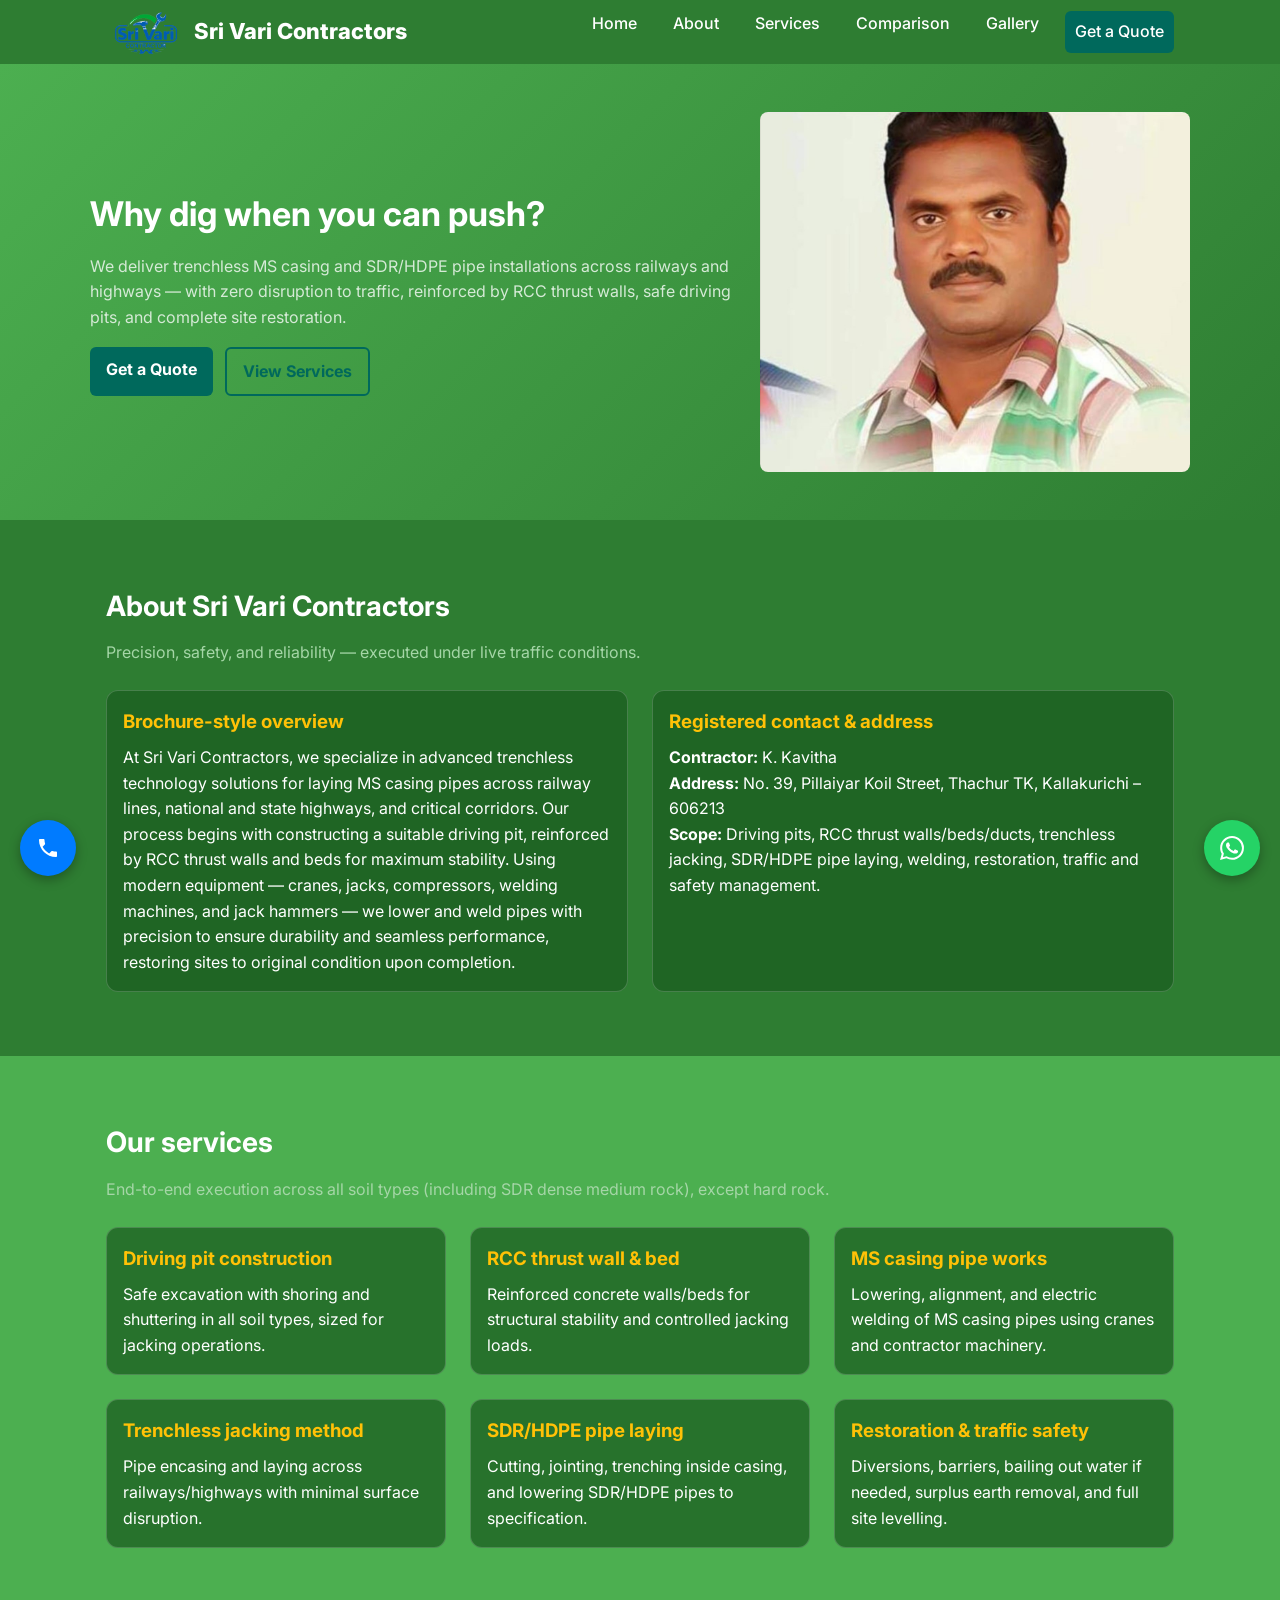
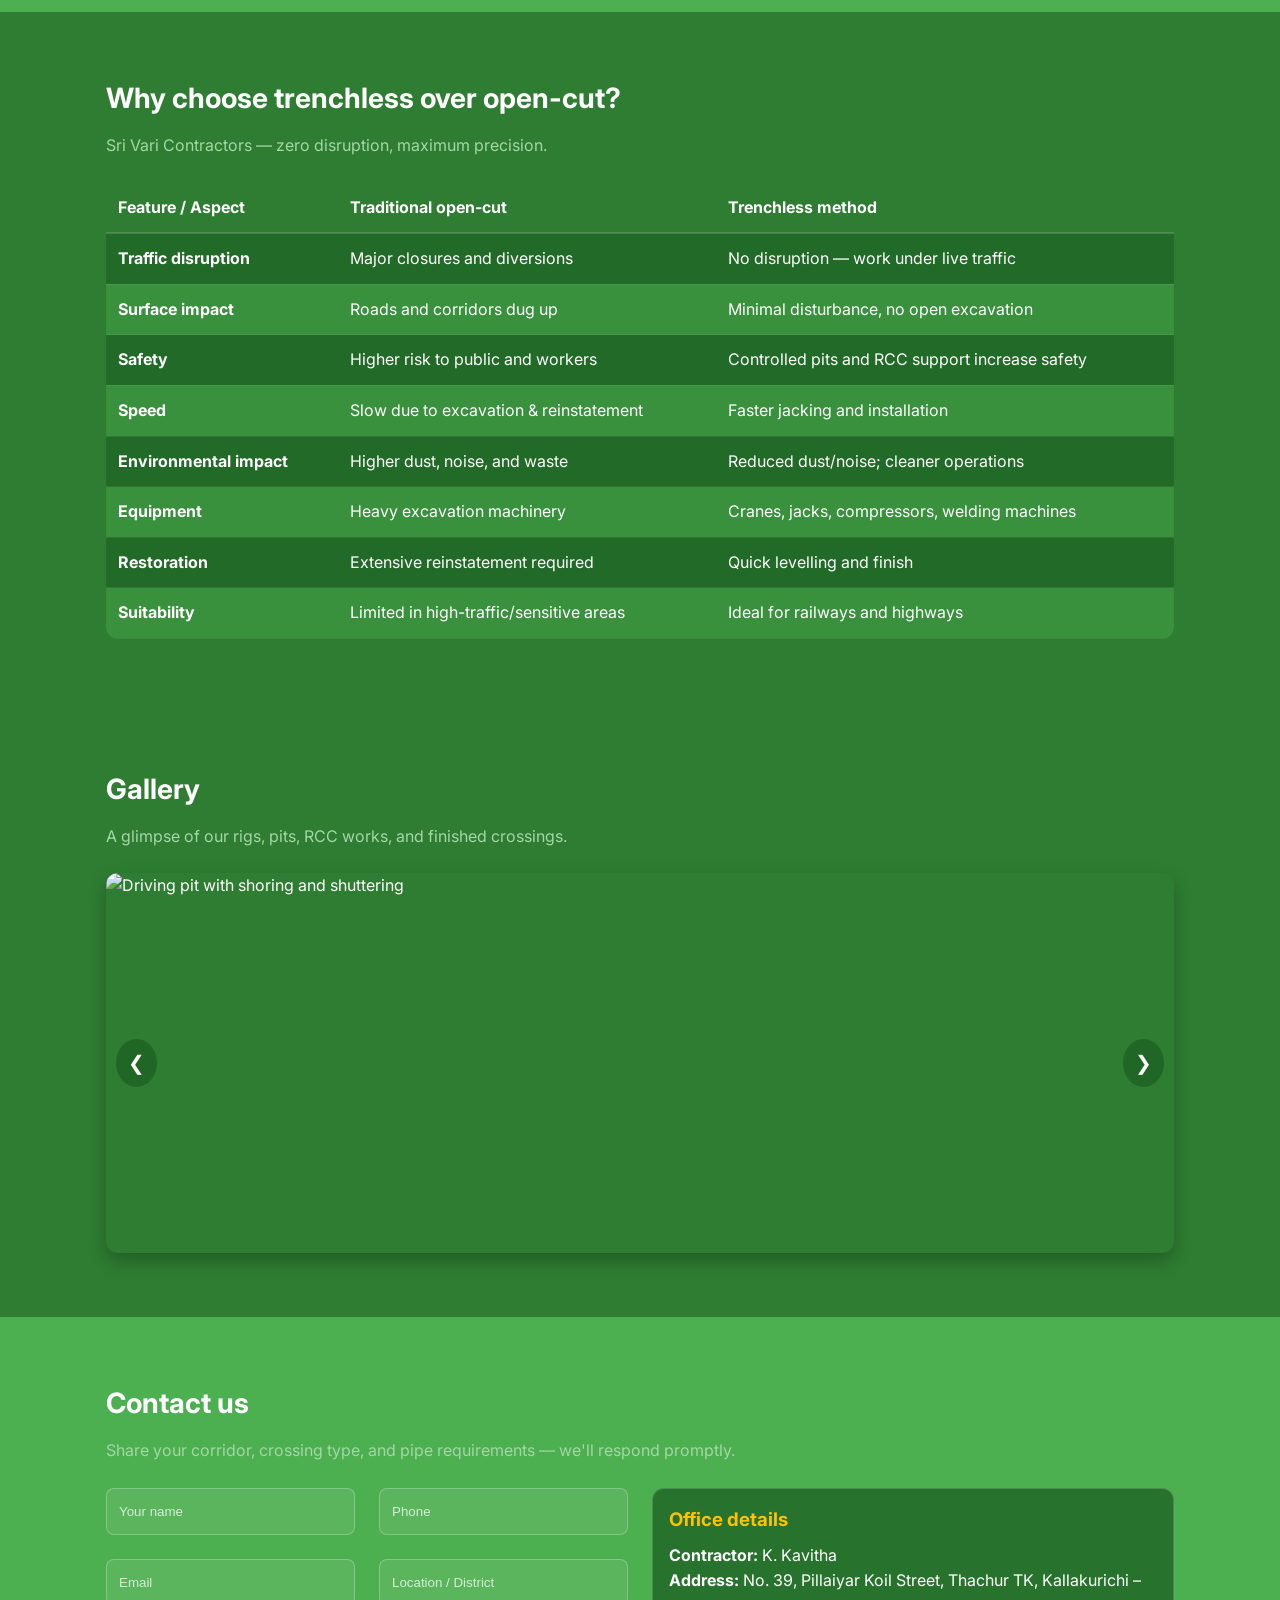
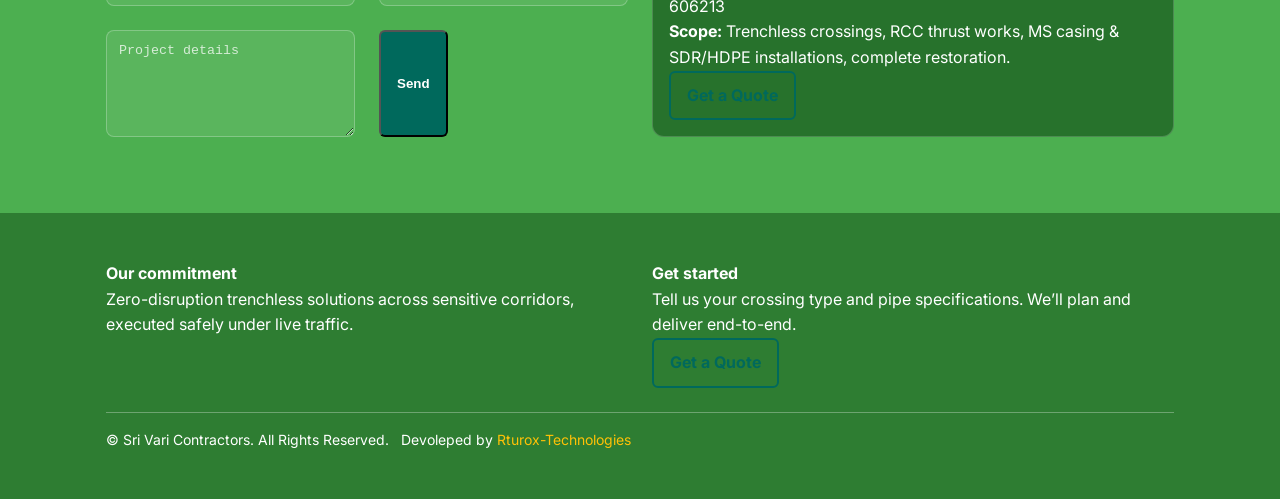
==== index.html @ c7169705 "replace hero image with new owner image and remove unused images" ====
<!doctype html>
<html lang="en">
<head>
  <meta charset="utf-8">
  <title>Sri Vari Contractors — Trenchless Pipe Laying & Civil Works</title>
  <meta name="viewport" content="width=device-width, initial-scale=1">
  <meta name="description" content="Sri Vari Contractors specializes in trenchless pipe laying across railways and highways, RCC thrust walls, driving pits, and complete site restoration with zero traffic disruption.">
  <link rel="preconnect" href="https://fonts.googleapis.com">
  <link href="https://fonts.googleapis.com/css2?family=Inter:wght@400;600;700&display=swap" rel="stylesheet">
  <link rel="stylesheet" href="style.css">
</head>
<body>

  <!-- Header -->
  <header class="site-header">
    <div class="container">
      <div class="nav">
        <div class="logo-wrap">
  <a class="logo" href="#home">
    <img src="Assets/logo.png" alt="logo">
    <span class="logo-type">Sri Vari Contractors</span>
  </a>
</div>
            <ul class="nav-list">
            <li><a href="#home">Home</a></li>
            <li><a href="#about">About</a></li>
            <li><a href="#services">Services</a></li>
            <li><a href="#comparison">Comparison</a></li>
            <li><a href="#gallery">Gallery</a></li>
            <li><a href="#contact" class="btn">Get a Quote</a></li>
          </ul>
        </nav>
        <div class="nav-toggle" aria-label="Toggle navigation">☰</div>
      </div>
    </div>
  </header>

  <!-- Hero -->
  <section id="home" class="hero fade-in">
    <div class="container hero-inner">
      <div>
        <h1>Why dig when you can push?</h1>
        <p>We deliver trenchless MS casing and SDR/HDPE pipe installations across railways and highways — with zero disruption to traffic, reinforced by RCC thrust walls, safe driving pits, and complete site restoration.</p>
        <div class="cta-row">
          <a class="btn" href="#contact">Get a Quote</a>
          <a class="btn outline" href="#services">View Services</a>
        </div>
      </div>
      <img src="Assets/owner.jpg" alt="Trenchless pipe laying under live traffic">
    </div>
  </section>

  <!-- About -->
  <section id="about" class="section fade-in">
    <div class="container">
      <h2 class="section-title">About Sri Vari Contractors</h2>
      <p class="section-sub">Precision, safety, and reliability — executed under live traffic conditions.</p>
      <div class="grid cols-2">
        <div class="card">
          <h3>Brochure-style overview</h3>
          <p>At Sri Vari Contractors, we specialize in advanced trenchless technology solutions for laying MS casing pipes across railway lines, national and state highways, and critical corridors. Our process begins with constructing a suitable driving pit, reinforced by RCC thrust walls and beds for maximum stability. Using modern equipment — cranes, jacks, compressors, welding machines, and jack hammers — we lower and weld pipes with precision to ensure durability and seamless performance, restoring sites to original condition upon completion.</p>
        </div>
        <div class="card">
          <h3>Registered contact & address</h3>
          <p><strong>Contractor:</strong> K. Kavitha</p>
          <p><strong>Address:</strong> No. 39, Pillaiyar Koil Street, Thachur TK, Kallakurichi – 606213</p>
          <p><strong>Scope:</strong> Driving pits, RCC thrust walls/beds/ducts, trenchless jacking, SDR/HDPE pipe laying, welding, restoration, traffic and safety management.</p>
        </div>
      </div>
    </div>
  </section>

  <!-- Services -->
  <section id="services" class="section alt fade-in">
    <div class="container">
      <h2 class="section-title">Our services</h2>
      <p class="section-sub">End-to-end execution across all soil types (including SDR dense medium rock), except hard rock.</p>
      <div class="grid cols-3">
        <div class="card">
          <h3>Driving pit construction</h3>
          <p>Safe excavation with shoring and shuttering in all soil types, sized for jacking operations.</p>
        </div>
        <div class="card">
          <h3>RCC thrust wall & bed</h3>
          <p>Reinforced concrete walls/beds for structural stability and controlled jacking loads.</p>
        </div>
        <div class="card">
          <h3>MS casing pipe works</h3>
          <p>Lowering, alignment, and electric welding of MS casing pipes using cranes and contractor machinery.</p>
        </div>
        <div class="card">
          <h3>Trenchless jacking method</h3>
          <p>Pipe encasing and laying across railways/highways with minimal surface disruption.</p>
        </div>
        <div class="card">
          <h3>SDR/HDPE pipe laying</h3>
          <p>Cutting, jointing, trenching inside casing, and lowering SDR/HDPE pipes to specification.</p>
        </div>
        <div class="card">
          <h3>Restoration & traffic safety</h3>
          <p>Diversions, barriers, bailing out water if needed, surplus earth removal, and full site levelling.</p>
        </div>
      </div>
    </div>
  </section>

  <!-- Comparison -->
  <section id="comparison" class="section fade-in">
    <div class="container">
      <h2 class="section-title">Why choose trenchless over open-cut?</h2>
      <p class="section-sub">Sri Vari Contractors — zero disruption, maximum precision.</p>
      <div class="table-wrap">
        <table class="compare">
          <thead>
            <tr>
              <th>Feature / Aspect</th>
              <th>Traditional open-cut</th>
              <th>Trenchless method</th>
            </tr>
          </thead>
          <tbody>
            <tr>
              <td><strong>Traffic disruption</strong></td>
              <td>Major closures and diversions</td>
              <td>No disruption — work under live traffic</td>
            </tr>
            <tr>
              <td><strong>Surface impact</strong></td>
              <td>Roads and corridors dug up</td>
              <td>Minimal disturbance, no open excavation</td>
            </tr>
            <tr>
              <td><strong>Safety</strong></td>
              <td>Higher risk to public and workers</td>
              <td>Controlled pits and RCC support increase safety</td>
            </tr>
            <tr>
              <td><strong>Speed</strong></td>
              <td>Slow due to excavation & reinstatement</td>
              <td>Faster jacking and installation</td>
            </tr>
            <tr>
              <td><strong>Environmental impact</strong></td>
              <td>Higher dust, noise, and waste</td>
              <td>Reduced dust/noise; cleaner operations</td>
            </tr>
            <tr>
              <td><strong>Equipment</strong></td>
              <td>Heavy excavation machinery</td>
              <td>Cranes, jacks, compressors, welding machines</td>
            </tr>
            <tr>
              <td><strong>Restoration</strong></td>
              <td>Extensive reinstatement required</td>
              <td>Quick levelling and finish</td>
            </tr>
            <tr>
              <td><strong>Suitability</strong></td>
              <td>Limited in high-traffic/sensitive areas</td>
              <td>Ideal for railways and highways</td>
            </tr>
          </tbody>
        </table>
      </div>
    </div>
  </section>

  <!-- Gallery -->
  <section id="gallery" class="section fade-in">
    <div class="container">
      <h2 class="section-title">Gallery</h2>
      <p class="section-sub">A glimpse of our rigs, pits, RCC works, and finished crossings.</p>
      <div class="gallery-slider">
        <div class="slides">
          <img src="images/gallery-1.jpg" alt="Driving pit with shoring and shuttering">
          <img src="images/gallery-2.jpg" alt="RCC thrust wall and bed construction">
          <img src="images/gallery-3.jpg" alt="MS casing pipe lowering by crane">
          <img src="images/gallery-4.jpg" alt="Jack pushing trenchless method under highway">
          <img src="images/gallery-5.jpg" alt="SDR/HDPE pipe jointing and alignment">
          <img src="images/gallery-6.jpg" alt="Site restoration and traffic management">
        </div>
        <button class="prev" aria-label="Previous slide">&#10094;</button>
        <button class="next" aria-label="Next slide">&#10095;</button>
      </div>
    </div>
  </section>

  <!-- Contact -->
  <section id="contact" class="section alt fade-in">
    <div class="container">
      <h2 class="section-title">Contact us</h2>
      <p class="section-sub">Share your corridor, crossing type, and pipe requirements — we'll respond promptly.</p>
      <div class="grid cols-2">
        <form id="contactForm" class="grid cols-2">
          <input name="name" placeholder="Your name" required>
          <input name="phone" placeholder="Phone" required>
          <input name="email" type="email" placeholder="Email">
          <input name="location" placeholder="Location / District">
          <textarea name="message" rows="5" placeholder="Project details"></textarea>
          <button class="btn" type="submit">Send</button>
        </form>
        <div class="card">
          <h3>Office details</h3>
          <p><strong>Contractor:</strong> K. Kavitha</p>
          <p><strong>Address:</strong> No. 39, Pillaiyar Koil Street, Thachur TK, Kallakurichi – 606213</p>
          <p><strong>Scope:</strong> Trenchless crossings, RCC thrust works, MS casing & SDR/HDPE installations, complete restoration.</p>
          <a class="btn outline" href="#contact">Get a Quote</a>
        </div>
      </div>
      <div id="status"></div>
    </div>
  </section>

  <!-- Footer -->
  <footer class="site-footer fade-in">
    <div class="container">
      <div class="grid cols-2">
        <div>
          <h4>Our commitment</h4>
          <p>Zero-disruption trenchless solutions across sensitive corridors, executed safely under live traffic.</p>
        </div>
        <div>
          <h4>Get started</h4>
          <p>Tell us your crossing type and pipe specifications. We’ll plan and deliver end-to-end.</p>
          <a href="#contact" class="btn outline">Get a Quote</a>
        </div>
      </div>
      <div class="legal">
        <p>© Sri Vari Contractors. All Rights Reserved.</p>
        <p>Devoleped by <a href="https://rturox.com/" style="color: #FFC107;">Rturox-Technologies</a></p>
      </div>
    </div>
  </footer>

  <!-- Quote Modal -->
  <div id="quoteModal" class="modal" aria-hidden="true" role="dialog" aria-label="Request a quote">
    <div class="modal-content fade-in">
      <span class="close" aria-label="Close modal">&times;</span>
      <h2>Request a Quote</h2>
      <form id="quoteForm" class="grid cols-1">
        <input name="name" placeholder="Your name" required>
        <input name="phone" placeholder="Phone" required>
        <input name="email" type="email" placeholder="Email">
        <input name="location" placeholder="Location / District">
        <textarea name="message" rows="5" placeholder="Project details: crossing (railway/highway), pipe size, materials, schedule"></textarea>
        <button class="btn" type="submit">Send Request</button>
      </form>
      <div id="quoteStatus" class="status"></div>
    </div>
  </div>

  <!-- Floating Contact Icons -->
  <div class="floating-icons">
    <a href="tel:+919876543210" class="float-icon call-icon" aria-label="Call us">
      <svg width="24" height="24" viewBox="0 0 24 24" fill="currentColor">
        <path d="M6.62 10.79c1.44 2.83 3.76 5.14 6.59 6.59l2.2-2.2c.27-.27.67-.36 1.02-.24 1.12.37 2.33.57 3.57.57.55 0 1 .45 1 1V20c0 .55-.45 1-1 1-9.39 0-17-7.61-17-17 0-.55.45-1 1-1h3.5c.55 0 1 .45 1 1 0 1.25.2 2.45.57 3.57.11.35.03.74-.25 1.02l-2.2 2.2z"/>
      </svg>
    </a>
    <a href="https://wa.me/919876543210" class="float-icon whatsapp-icon" target="_blank" aria-label="WhatsApp">
      <svg width="24" height="24" viewBox="0 0 24 24" fill="currentColor">
        <path d="M17.472 14.382c-.297-.149-1.758-.867-2.03-.967-.273-.099-.471-.148-.67.15-.197.297-.767.966-.94 1.164-.173.199-.347.223-.644.075-.297-.15-1.255-.463-2.39-1.475-.883-.788-1.48-1.761-1.653-2.059-.173-.297-.018-.458.13-.606.134-.133.298-.347.446-.52.149-.174.198-.298.298-.497.099-.198.05-.371-.025-.52-.075-.149-.669-1.612-.916-2.207-.242-.579-.487-.5-.669-.51-.173-.008-.371-.01-.57-.01-.198 0-.52.074-.792.372-.272.297-1.04 1.016-1.04 2.479 0 1.462 1.065 2.875 1.213 3.074.149.198 2.096 3.2 5.077 4.487.709.306 1.262.489 1.694.625.712.227 1.36.195 1.871.118.571-.085 1.758-.719 2.006-1.413.248-.694.248-1.289.173-1.413-.074-.124-.272-.198-.57-.347m-5.421 7.403h-.004a9.87 9.87 0 01-5.031-1.378l-.361-.214-3.741.982.998-3.648-.235-.374a9.86 9.86 0 01-1.51-5.26c.001-5.45 4.436-9.884 9.888-9.884 2.64 0 5.122 1.03 6.988 2.898a9.825 9.825 0 012.893 6.994c-.003 5.45-4.437 9.884-9.885 9.884m8.413-18.297A11.815 11.815 0 0012.05 0C5.495 0 .16 5.335.157 11.892c0 2.096.547 4.142 1.588 5.945L.057 24l6.305-1.654a11.882 11.882 0 005.683 1.448h.005c6.554 0 11.890-5.335 11.893-11.893A11.821 11.821 0 0020.465 3.488"/>
      </svg>
    </a>
  </div>

  <script src="main.js" defer></script>
</body>
</html>
---- style.css ----
:root {
  --light-green: #A5D6A7;   /* lighter green */
  --medium-green: #4CAF50;  /* medium green */
  --dark-green: #2E7D32;    /* dark green */
  --accent: #00695C;        /* gold CTA */
  --text-light: #ffffff;    /* white text */
  --muted: #d5ead6;         /* soft light for secondary text on dark bg */
}

/* Reset & base */
* { box-sizing: border-box; margin: 0; padding: 0; }
html { scroll-behavior: smooth; }
body {
  font-family: Inter, system-ui, -apple-system, Segoe UI, Roboto, "Helvetica Neue", Arial;
  color: var(--text-light);
  background: var(--dark-green);
  line-height: 1.6;
}
a { text-decoration: none; transition: color 0.3s ease; color: var(--text-light); }
img { max-width: 100%; height: auto; display: block; border-radius: 8px; }
.container { width: 100%; max-width: 1100px; margin: 0 auto; padding: 0 16px; }

/* Logo text fallback */
.logo-wrap {
  display: flex;
  align-items: center;
  gap: 12px;
}

.logo {
  display: flex;
  align-items: center;
  gap: 8px;
  color: var(--text-light);
  font-weight: 700;
  font-size: 18px;
}

.logo img {
  height: 80px;
  width: auto;
}

.logo-type {
  font-size: 22px;
  font-weight: 800;
  color: var(--text-light);
  white-space: nowrap;
}

@media (max-width: 768px) {
  .logo img {
    height: 70px;
  }
  .logo-type {
    font-size: 18px;
  }
}


/* Buttons */
.btn {
  display: inline-block;
  padding: 10px 16px;
  border-radius: 6px;
  font-weight: 700;
  background: var(--accent);
  color: var(--text-light);
  transition: background 0.3s ease, transform 0.2s ease, box-shadow 0.2s ease;
}
.btn:hover { background: #00695C; transform: translateY(-2px); box-shadow: 0 8px 16px rgba(0,0,0,0.2); }
.btn.outline {
  background: transparent;
  border: 2px solid var(--accent);
  color: var(--accent);
}
.btn.outline:hover { background: var(--accent); color: var(--text-light); }

/* Sections */
.section { padding: 64px 0; }
.section-title { font-size: 28px; margin-bottom: 12px; color: var(--text-light); }
.section-sub { color: var(--light-green); margin-bottom: 24px; }
.section.alt { background: var(--medium-green); }

/* Grid */
.grid { display: grid; gap: 24px; }
@media (min-width: 768px) {
  .grid.cols-3 { grid-template-columns: repeat(3, 1fr); }
  .grid.cols-2 { grid-template-columns: repeat(2, 1fr); }
  .grid.cols-1 { grid-template-columns: 1fr; }
}

/* Header */
.site-header {
  position: sticky;
  top: 0;
  background: var(--dark-green);
  z-index: 10;
}
.nav {
  display: flex;
  align-items: center;
  justify-content: space-between;
  height: 64px;
}
.nav-list { list-style: none; display: flex; gap: 16px; }
.nav-list a { padding: 8px 10px; color: var(--text-light); font-weight: 500; }

/* Hamburger icon */
.nav-toggle {
  display: none;
  font-size: 28px;
  cursor: pointer;
  margin-left: auto;
  color: var(--text-light);
}

/* Mobile nav */
@media (max-width: 768px) {
  .nav-list {
    flex-direction: column;
    background: var(--dark-green);
    position: absolute;
    top: 64px;
    right: 0;
    width: 240px;
    padding: 16px;
    display: none;
    border-bottom-left-radius: 12px;
    border-bottom-right-radius: 12px;
    box-shadow: 0 12px 20px rgba(0,0,0,0.35);
  }
  .nav-list.active { display: flex; }
  .nav-toggle { display: block; }
}

/* Hero */
.hero { background: linear-gradient(135deg, var(--medium-green), var(--dark-green)); color: var(--text-light); }
.hero-inner {
  display: grid;
  gap: 24px;
  align-items: center;
  padding: 48px 0;
  text-align: center;
}
@media (min-width: 900px) {
  .hero-inner { grid-template-columns: 1.2fr 0.8fr; text-align: left; }
}
.hero h1 { font-size: 34px; margin-bottom: 12px; }
.hero p { margin-bottom: 16px; color: var(--muted); }
.cta-row { display: flex; gap: 12px; justify-content: center; }
@media (min-width: 900px) {
  .cta-row { justify-content: flex-start; }
}

/* Cards */
.card {
  border: 1px solid rgba(255,255,255,0.18);
  border-radius: 12px;
  padding: 16px;
  background: rgba(27,94,32,0.75);
  color: var(--text-light);
  backdrop-filter: blur(3px);
  transition: transform 0.3s ease, box-shadow 0.3s ease;
}
.card:hover {
  transform: translateY(-4px);
  box-shadow: 0 6px 12px rgba(0,0,0,0.25);
}
.card h3 { margin-bottom: 8px; color: #FFC107; }

/* Comparison table */
.table-wrap { overflow-x: auto; }
.compare {
  width: 100%;
  border-collapse: collapse;
  border-radius: 12px;
  overflow: hidden;
}
.compare thead th {
  background: var(--dark-green);
  color: var(--text-light);
  padding: 12px;
  text-align: left;
  border-bottom: 2px solid rgba(255,255,255,0.15);
}
.compare tbody td {
  padding: 12px;
  background: rgba(27,94,32,0.6);
  color: var(--text-light);
  border-bottom: 1px solid rgba(255,255,255,0.08);
}
.compare tbody tr:nth-child(even) td { background: rgba(67,160,71,0.55); }

@media (max-width: 768px) {
  .compare thead { display: none; }
  .compare tbody tr {
    display: block;
    margin-bottom: 16px;
    border-radius: 8px;
    overflow: hidden;
  }
  .compare tbody td {
    display: block;
    text-align: left;
    padding: 8px 12px;
    border-bottom: 1px solid rgba(255,255,255,0.1);
  }
  .compare tbody td:first-child {
    background: var(--dark-green);
    font-weight: 600;
    text-align: center;
  }
  .compare tbody td:nth-child(2):before {
    content: "Traditional: ";
    font-weight: 600;
    color: var(--light-green);
  }
  .compare tbody td:nth-child(3):before {
    content: "Trenchless: ";
    font-weight: 600;
    color: var(--light-green);
  }
}

/* Footer */
.site-footer {
  background: var(--dark-green);
  color: var(--text-light);
  padding: 48px 0;
}
.site-footer a { color: var(--text-light); }
.site-footer h4 { margin-top: 0; color: var(--text-light); }
.legal {
  border-top: 1px solid rgba(255,255,255,0.3);
  margin-top: 24px;
  padding-top: 16px;
  display: flex;
  gap: 12px;
  flex-wrap: wrap;
  font-size: 14px;
  color: var(--text-light);
}

/* Forms */
form input, form textarea {
  width: 100%;
  padding: 12px;
  border-radius: 8px;
  border: 1px solid rgba(255,255,255,0.25);
  background: rgba(255,255,255,0.08);
  color: var(--text-light);
  outline: none;
}
form input::placeholder, form textarea::placeholder { color: rgba(255,255,255,0.75); }
form button { justify-self: start; }
#status, .status { margin-top: 12px; color: var(--muted); }

/* Gallery slider */
.gallery-slider {
  position: relative;
  overflow: hidden;
  max-width: 100%;
  border-radius: 12px;
  box-shadow: 0 8px 18px rgba(0,0,0,0.25);
}
.gallery-slider .slides {
  display: flex;
  transition: transform 0.6s ease-in-out;
}
.gallery-slider img {
  min-width: 100%;
  object-fit: cover;
  height: 380px;
  border-radius: 0;
}
.gallery-slider .prev,
.gallery-slider .next {
  position: absolute;
  top: 50%;
  transform: translateY(-50%);
  background: rgba(27,94,32,0.7);
  color: #fff;
  border: none;
  padding: 12px;
  cursor: pointer;
  border-radius: 50%;
  font-size: 20px;
  transition: background 0.3s;
}
.gallery-slider .prev:hover,
.gallery-slider .next:hover {
  background: rgba(27,94,32,0.9);
}
.gallery-slider .prev { left: 10px; }
.gallery-slider .next { right: 10px; }

/* Modal */
.modal {
  display: none;
  position: fixed;
  z-index: 1000;
  left: 0; top: 0;
  width: 100%; height: 100%;
  background: rgba(0,0,0,0.6);
  justify-content: center;
  align-items: center;
  padding: 20px;
}
.modal-content {
  background: var(--medium-green);
  color: var(--text-light);
  border-radius: 12px;
  max-width: 520px;
  width: 100%;
  padding: 24px;
  position: relative;
  animation: slideDown 0.4s ease;
}
.modal .close {
  position: absolute;
  right: 16px;
  top: 12px;
  font-size: 28px;
  cursor: pointer;
  color: var(--accent);
}
@keyframes slideDown {
  from { transform: translateY(-30px); opacity: 0; }
  to { transform: translateY(0); opacity: 1; }
}
@media (max-width: 600px) {
  .modal-content { max-width: 95%; padding: 16px; }
}

/* Fade-in animation */
.fade-in {
  opacity: 0;
  transform: translateY(20px);
  transition: opacity 0.6s ease, transform 0.6s ease;
}
.fade-in.visible {
  opacity: 1;
  transform: translateY(0);
}

/* Floating Contact Icons */
.floating-icons {
  position: fixed;
  bottom: 80px;
  width: 100%;
  z-index: 1000;
  pointer-events: none;
}
.float-icon {
  position: absolute;
  width: 56px;
  height: 56px;
  border-radius: 50%;
  display: flex;
  align-items: center;
  justify-content: center;
  color: white;
  box-shadow: 0 4px 12px rgba(0,0,0,0.3);
  transition: transform 0.3s ease, box-shadow 0.3s ease;
  pointer-events: auto;
}
.float-icon:hover {
  transform: scale(1.1);
  box-shadow: 0 6px 16px rgba(0,0,0,0.4);
}
.call-icon {
  left: 20px;
  background: #007bff;
}
.whatsapp-icon {
  right: 20px;
  background: #25d366;
}
@media (max-width: 768px) {
  .float-icon {
    width: 50px;
    height: 50px;
  }
  .call-icon { left: 16px; }
  .whatsapp-icon { right: 16px; }
}
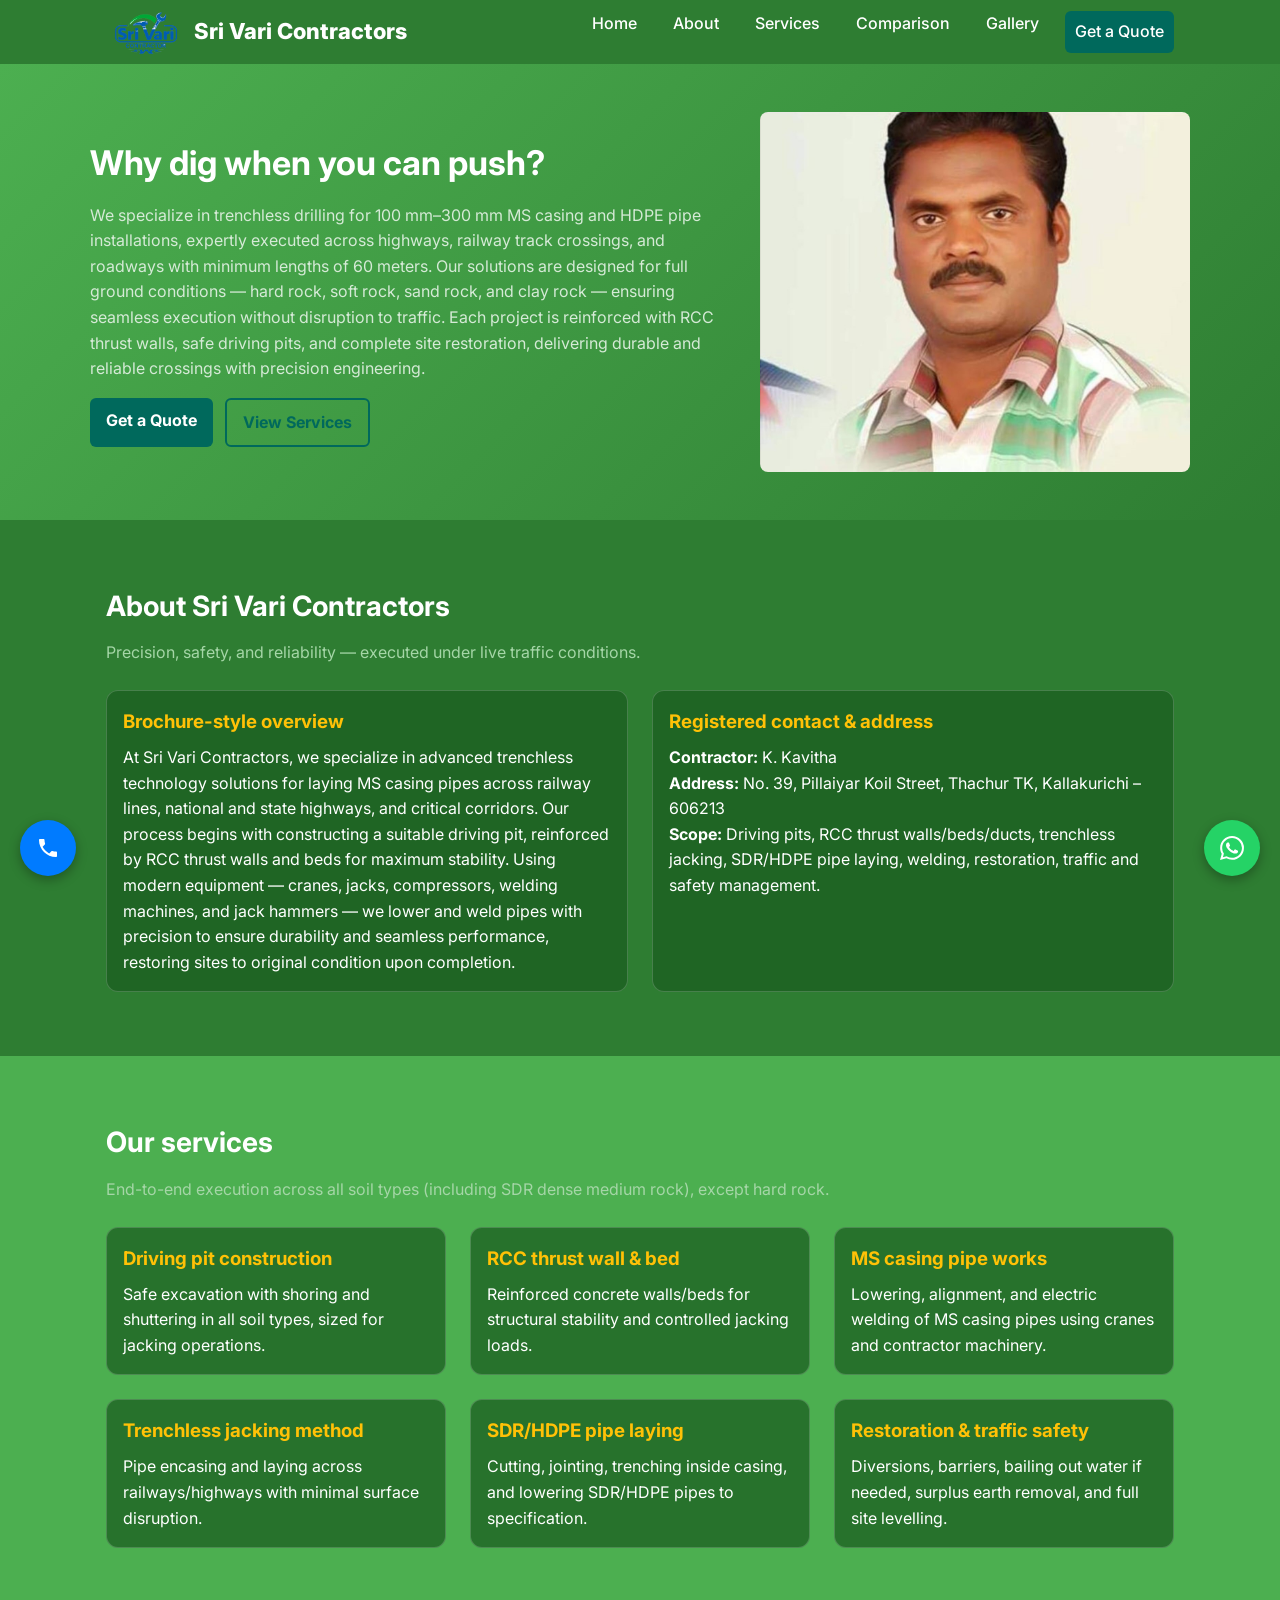
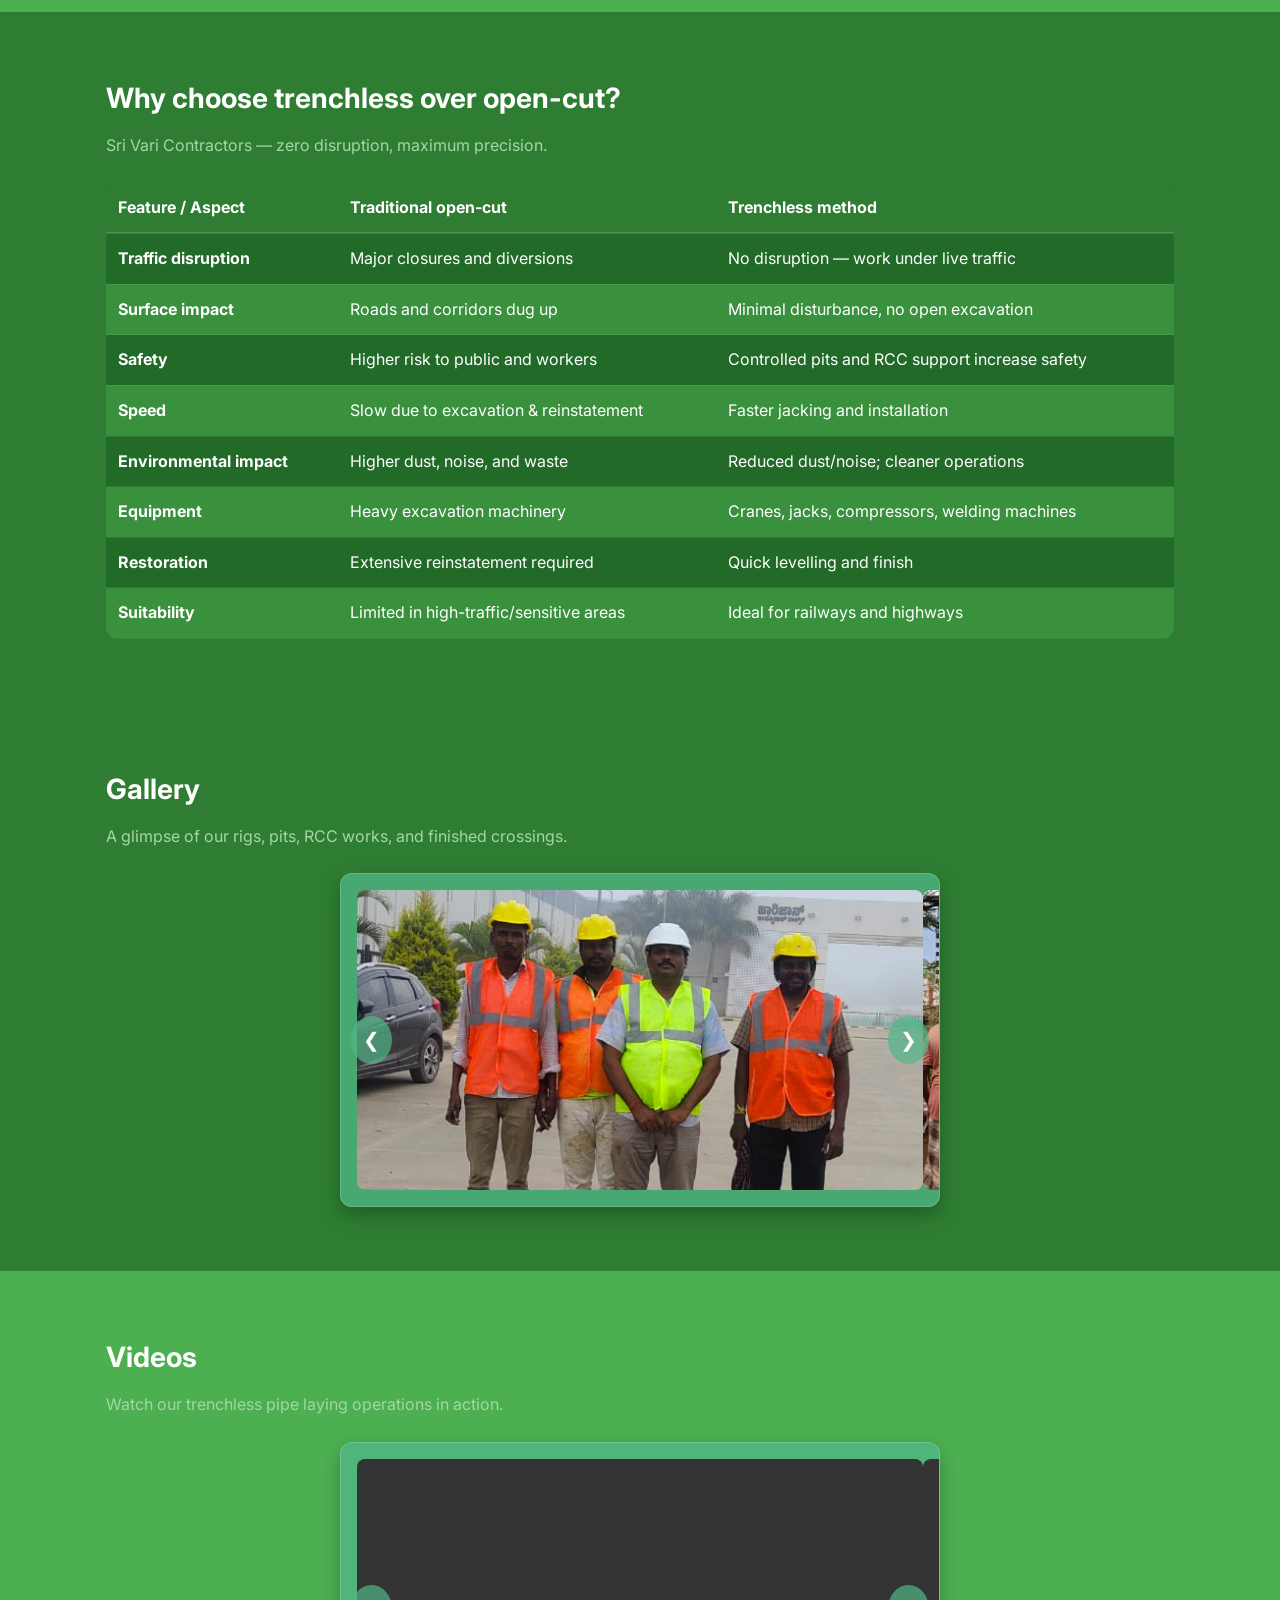
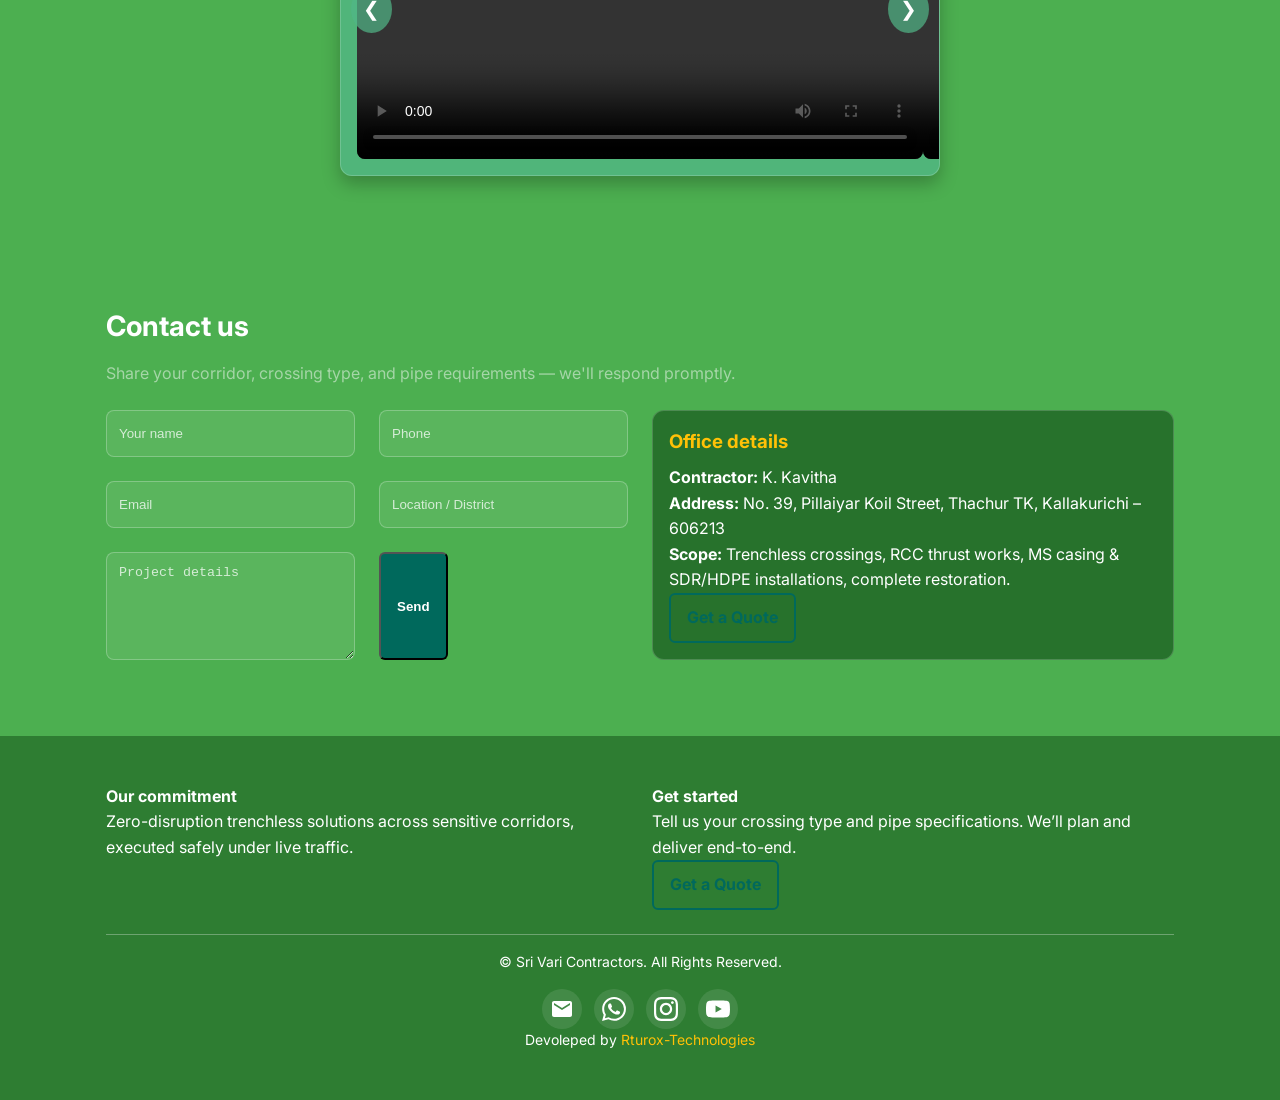
==== commit 1502a7ee: "add new images and videos, update hero section text, and implement video slider functionality" ====
--- a/index.html
+++ b/index.html
@@ -40,7 +40,7 @@
     <div class="container hero-inner">
       <div>
         <h1>Why dig when you can push?</h1>
-        <p>We deliver trenchless MS casing and SDR/HDPE pipe installations across railways and highways — with zero disruption to traffic, reinforced by RCC thrust walls, safe driving pits, and complete site restoration.</p>
+        <p>We specialize in trenchless drilling for 100 mm–300 mm MS casing and HDPE pipe installations, expertly executed across highways, railway track crossings, and roadways with minimum lengths of 60 meters. Our solutions are designed for full ground conditions — hard rock, soft rock, sand rock, and clay rock — ensuring seamless execution without disruption to traffic. Each project is reinforced with RCC thrust walls, safe driving pits, and complete site restoration, delivering durable and reliable crossings with precision engineering.</p>
         <div class="cta-row">
           <a class="btn" href="#contact">Get a Quote</a>
           <a class="btn outline" href="#services">View Services</a>
@@ -172,15 +172,41 @@
       <p class="section-sub">A glimpse of our rigs, pits, RCC works, and finished crossings.</p>
       <div class="gallery-slider">
         <div class="slides">
-          <img src="images/gallery-1.jpg" alt="Driving pit with shoring and shuttering">
-          <img src="images/gallery-2.jpg" alt="RCC thrust wall and bed construction">
-          <img src="images/gallery-3.jpg" alt="MS casing pipe lowering by crane">
-          <img src="images/gallery-4.jpg" alt="Jack pushing trenchless method under highway">
-          <img src="images/gallery-5.jpg" alt="SDR/HDPE pipe jointing and alignment">
-          <img src="images/gallery-6.jpg" alt="Site restoration and traffic management">
+          <img src="Assets/IMG-3.jpg" alt="Driving pit with shoring and shuttering">
+          <img src="Assets/IMG-w.jpg" alt="RCC thrust wall and bed construction">
+          <img src="Assets/IMG-w2.jpg" alt="MS casing pipe lowering by crane">
+          <img src="Assets/IMG-20251125-WA0022.jpg" alt="Jack pushing trenchless method under highway">
+          <img src="Assets/IMG-w4.jpg" alt="SDR/HDPE pipe jointing and alignment">
+          <img src="Assets/IMG-w3.jpg" alt="Site restoration and traffic management">
         </div>
         <button class="prev" aria-label="Previous slide">&#10094;</button>
         <button class="next" aria-label="Next slide">&#10095;</button>
+      </div>
+    </div>
+  </section>
+
+  <!-- Videos -->
+  <section id="videos" class="section alt fade-in">
+    <div class="container">
+      <h2 class="section-title">Videos</h2>
+      <p class="section-sub">Watch our trenchless pipe laying operations in action.</p>
+      <div class="video-slider">
+        <div class="video-slides">
+          <video controls autoplay muted>
+            <source src="Assets/Video-2.mp4" type="video/mp4">
+            Your browser does not support the video tag.
+          </video>
+          <video controls autoplay muted>
+            <source src="Assets/Video-3.mp4" type="video/mp4">
+            Your browser does not support the video tag.
+          </video>
+          <video controls autoplay muted>
+            <source src="Assets/Video-4.mp4" type="video/mp4">
+            Your browser does not support the video tag.
+          </video>
+        </div>
+        <button class="prev" aria-label="Previous video">&#10094;</button>
+        <button class="next" aria-label="Next video">&#10095;</button>
       </div>
     </div>
   </section>
@@ -225,8 +251,31 @@
           <a href="#contact" class="btn outline">Get a Quote</a>
         </div>
       </div>
+     
       <div class="legal">
         <p>© Sri Vari Contractors. All Rights Reserved.</p>
+        <div class="social-links">
+        <a href="mailto:viswatamil444@gmail.com" aria-label="Email">
+          <svg width="24" height="24" viewBox="0 0 24 24" fill="currentColor">
+            <path d="M20 4H4c-1.1 0-1.99.9-1.99 2L2 18c0 1.1.9 2 2 2h16c1.1 0 2-.9 2-2V6c0-1.1-.9-2-2-2zm0 4l-8 5-8-5V6l8 5 8-5v2z"/>
+          </svg>
+        </a>
+        <a href="https://wa.me/918088880042" target="_blank" aria-label="WhatsApp">
+          <svg width="24" height="24" viewBox="0 0 24 24" fill="currentColor">
+            <path d="M17.472 14.382c-.297-.149-1.758-.867-2.03-.967-.273-.099-.471-.148-.67.15-.197.297-.767.966-.94 1.164-.173.199-.347.223-.644.075-.297-.15-1.255-.463-2.39-1.475-.883-.788-1.48-1.761-1.653-2.059-.173-.297-.018-.458.13-.606.134-.133.298-.347.446-.52.149-.174.198-.298.298-.497.099-.198.05-.371-.025-.52-.075-.149-.669-1.612-.916-2.207-.242-.579-.487-.5-.669-.51-.173-.008-.371-.01-.57-.01-.198 0-.52.074-.792.372-.272.297-1.04 1.016-1.04 2.479 0 1.462 1.065 2.875 1.213 3.074.149.198 2.096 3.2 5.077 4.487.709.306 1.262.489 1.694.625.712.227 1.36.195 1.871.118.571-.085 1.758-.719 2.006-1.413.248-.694.248-1.289.173-1.413-.074-.124-.272-.198-.57-.347m-5.421 7.403h-.004a9.87 9.87 0 01-5.031-1.378l-.361-.214-3.741.982.998-3.648-.235-.374a9.86 9.86 0 01-1.51-5.26c.001-5.45 4.436-9.884 9.888-9.884 2.64 0 5.122 1.03 6.988 2.898a9.825 9.825 0 012.893 6.994c-.003 5.45-4.437 9.884-9.885 9.884m8.413-18.297A11.815 11.815 0 0012.05 0C5.495 0 .16 5.335.157 11.892c0 2.096.547 4.142 1.588 5.945L.057 24l6.305-1.654a11.882 11.882 0 005.683 1.448h.005c6.554 0 11.890-5.335 11.893-11.893A11.821 11.821 0 0020.465 3.488"/>
+          </svg>
+        </a>
+        <a href="https://www.instagram.com/srivari_contractors?igsh=b3E0aG96dnd6MTBl&utm_source=qr" target="_blank" aria-label="Instagram">
+          <svg width="24" height="24" viewBox="0 0 24 24" fill="currentColor">
+            <path d="M12 2.163c3.204 0 3.584.012 4.85.07 3.252.148 4.771 1.691 4.919 4.919.058 1.265.069 1.645.069 4.849 0 3.205-.012 3.584-.069 4.849-.149 3.225-1.664 4.771-4.919 4.919-1.266.058-1.644.07-4.85.07-3.204 0-3.584-.012-4.849-.07-3.26-.149-4.771-1.699-4.919-4.92-.058-1.265-.07-1.644-.07-4.849 0-3.204.013-3.583.07-4.849.149-3.227 1.664-4.771 4.919-4.919 1.266-.057 1.645-.069 4.849-.069zm0-2.163c-3.259 0-3.667.014-4.947.072-4.358.2-6.78 2.618-6.98 6.98-.059 1.281-.073 1.689-.073 4.948 0 3.259.014 3.668.072 4.948.2 4.358 2.618 6.78 6.98 6.98 1.281.058 1.689.072 4.948.072 3.259 0 3.668-.014 4.948-.072 4.354-.2 6.782-2.618 6.979-6.98.059-1.28.073-1.689.073-4.948 0-3.259-.014-3.667-.072-4.947-.196-4.354-2.617-6.78-6.979-6.98-1.281-.059-1.69-.073-4.949-.073zm0 5.838c-3.403 0-6.162 2.759-6.162 6.162s2.759 6.163 6.162 6.163 6.162-2.759 6.162-6.163c0-3.403-2.759-6.162-6.162-6.162zm0 10.162c-2.209 0-4-1.79-4-4 0-2.209 1.791-4 4-4s4 1.791 4 4c0 2.21-1.791 4-4 4zm6.406-11.845c-.796 0-1.441.645-1.441 1.44s.645 1.44 1.441 1.44c.795 0 1.439-.645 1.439-1.44s-.644-1.44-1.439-1.44z"/>
+          </svg>
+        </a>
+        <a href="https://youtube.com/@chinnaduraig8545?si=uyBomQfz3Z4jfo53" target="_blank" aria-label="YouTube">
+          <svg width="24" height="24" viewBox="0 0 24 24" fill="currentColor">
+            <path d="M23.498 6.186a3.016 3.016 0 0 0-2.122-2.136C19.505 3.545 12 3.545 12 3.545s-7.505 0-9.377.505A3.017 3.017 0 0 0 .502 6.186C0 8.07 0 12 0 12s0 3.93.502 5.814a3.016 3.016 0 0 0 2.122 2.136c1.871.505 9.376.505 9.376.505s7.505 0 9.377-.505a3.015 3.015 0 0 0 2.122-2.136C24 15.93 24 12 24 12s0-3.93-.502-5.814zM9.545 15.568V8.432L15.818 12l-6.273 3.568z"/>
+          </svg>
+        </a>
+      </div>
         <p>Devoleped by <a href="https://rturox.com/" style="color: #FFC107;">Rturox-Technologies</a></p>
       </div>
     </div>
--- a/style.css
+++ b/style.css
@@ -235,9 +235,7 @@
   border-top: 1px solid rgba(255,255,255,0.3);
   margin-top: 24px;
   padding-top: 16px;
-  display: flex;
-  gap: 12px;
-  flex-wrap: wrap;
+  text-align: center;
   font-size: 14px;
   color: var(--text-light);
 }
@@ -256,30 +254,37 @@
 form button { justify-self: start; }
 #status, .status { margin-top: 12px; color: var(--muted); }
 
-/* Gallery slider */
-.gallery-slider {
+/* Video slider */
+.video-slider {
   position: relative;
   overflow: hidden;
-  max-width: 100%;
+  max-width: 600px;
+  margin: 0 auto;
+  border: 1px solid rgba(255,255,255,0.18);
   border-radius: 12px;
+  padding: 16px;
+  background: rgba(82,183,136,0.75);
+  color: var(--text-light);
+  backdrop-filter: blur(3px);
   box-shadow: 0 8px 18px rgba(0,0,0,0.25);
 }
-.gallery-slider .slides {
+.video-slider .video-slides {
   display: flex;
   transition: transform 0.6s ease-in-out;
 }
-.gallery-slider img {
+.video-slider video {
   min-width: 100%;
+  height: 300px;
   object-fit: cover;
-  height: 380px;
-  border-radius: 0;
-}
-.gallery-slider .prev,
-.gallery-slider .next {
+  display: block;
+  border-radius: 8px;
+}
+.video-slider .prev,
+.video-slider .next {
   position: absolute;
   top: 50%;
   transform: translateY(-50%);
-  background: rgba(27,94,32,0.7);
+  background: rgba(82,183,136,0.7);
   color: #fff;
   border: none;
   padding: 12px;
@@ -288,12 +293,75 @@
   font-size: 20px;
   transition: background 0.3s;
 }
+.video-slider .prev:hover,
+.video-slider .next:hover {
+  background: rgba(82,183,136,0.9);
+}
+.video-slider .prev { left: 10px; }
+.video-slider .next { right: 10px; }
+
+@media (max-width: 768px) {
+  .video-slider {
+    max-width: 100%;
+  }
+  .video-slider video {
+    height: 250px;
+  }
+}
+
+/* Gallery slider */
+.gallery-slider {
+  position: relative;
+  overflow: hidden;
+  max-width: 600px;
+  margin: 0 auto;
+  border: 1px solid rgba(255,255,255,0.18);
+  border-radius: 12px;
+  padding: 16px;
+  background: rgba(82,183,136,0.75);
+  color: var(--text-light);
+  backdrop-filter: blur(3px);
+  box-shadow: 0 8px 18px rgba(0,0,0,0.25);
+}
+.gallery-slider .slides {
+  display: flex;
+  transition: transform 0.6s ease-in-out;
+}
+.gallery-slider img {
+  min-width: 100%;
+  object-fit: cover;
+  height: 300px;
+  border-radius: 8px;
+}
+.gallery-slider .prev,
+.gallery-slider .next {
+  position: absolute;
+  top: 50%;
+  transform: translateY(-50%);
+  background: rgba(82,183,136,0.7);
+  color: #fff;
+  border: none;
+  padding: 12px;
+  cursor: pointer;
+  border-radius: 50%;
+  font-size: 20px;
+  transition: background 0.3s;
+}
 .gallery-slider .prev:hover,
 .gallery-slider .next:hover {
-  background: rgba(27,94,32,0.9);
+  background: rgba(82,183,136,0.9);
 }
 .gallery-slider .prev { left: 10px; }
 .gallery-slider .next { right: 10px; }
+
+@media (max-width: 768px) {
+  .gallery-slider {
+    max-width: 100%;
+  }
+  .gallery-slider img {
+    height: 250px;
+  }
+}
 
 /* Modal */
 .modal {
@@ -385,3 +453,24 @@
   .call-icon { left: 16px; }
   .whatsapp-icon { right: 16px; }
 }
+
+/* Social links */
+.social-links {
+  display: flex;
+  gap: 12px;
+  margin-top: 16px;
+  justify-content: center;
+}
+.social-links a {
+  display: flex;
+  align-items: center;
+  justify-content: center;
+  width: 40px;
+  height: 40px;
+  border-radius: 50%;
+  background: rgba(255,255,255,0.1);
+  transition: background 0.3s ease;
+}
+.social-links a:hover {
+  background: rgba(255,255,255,0.2);
+}
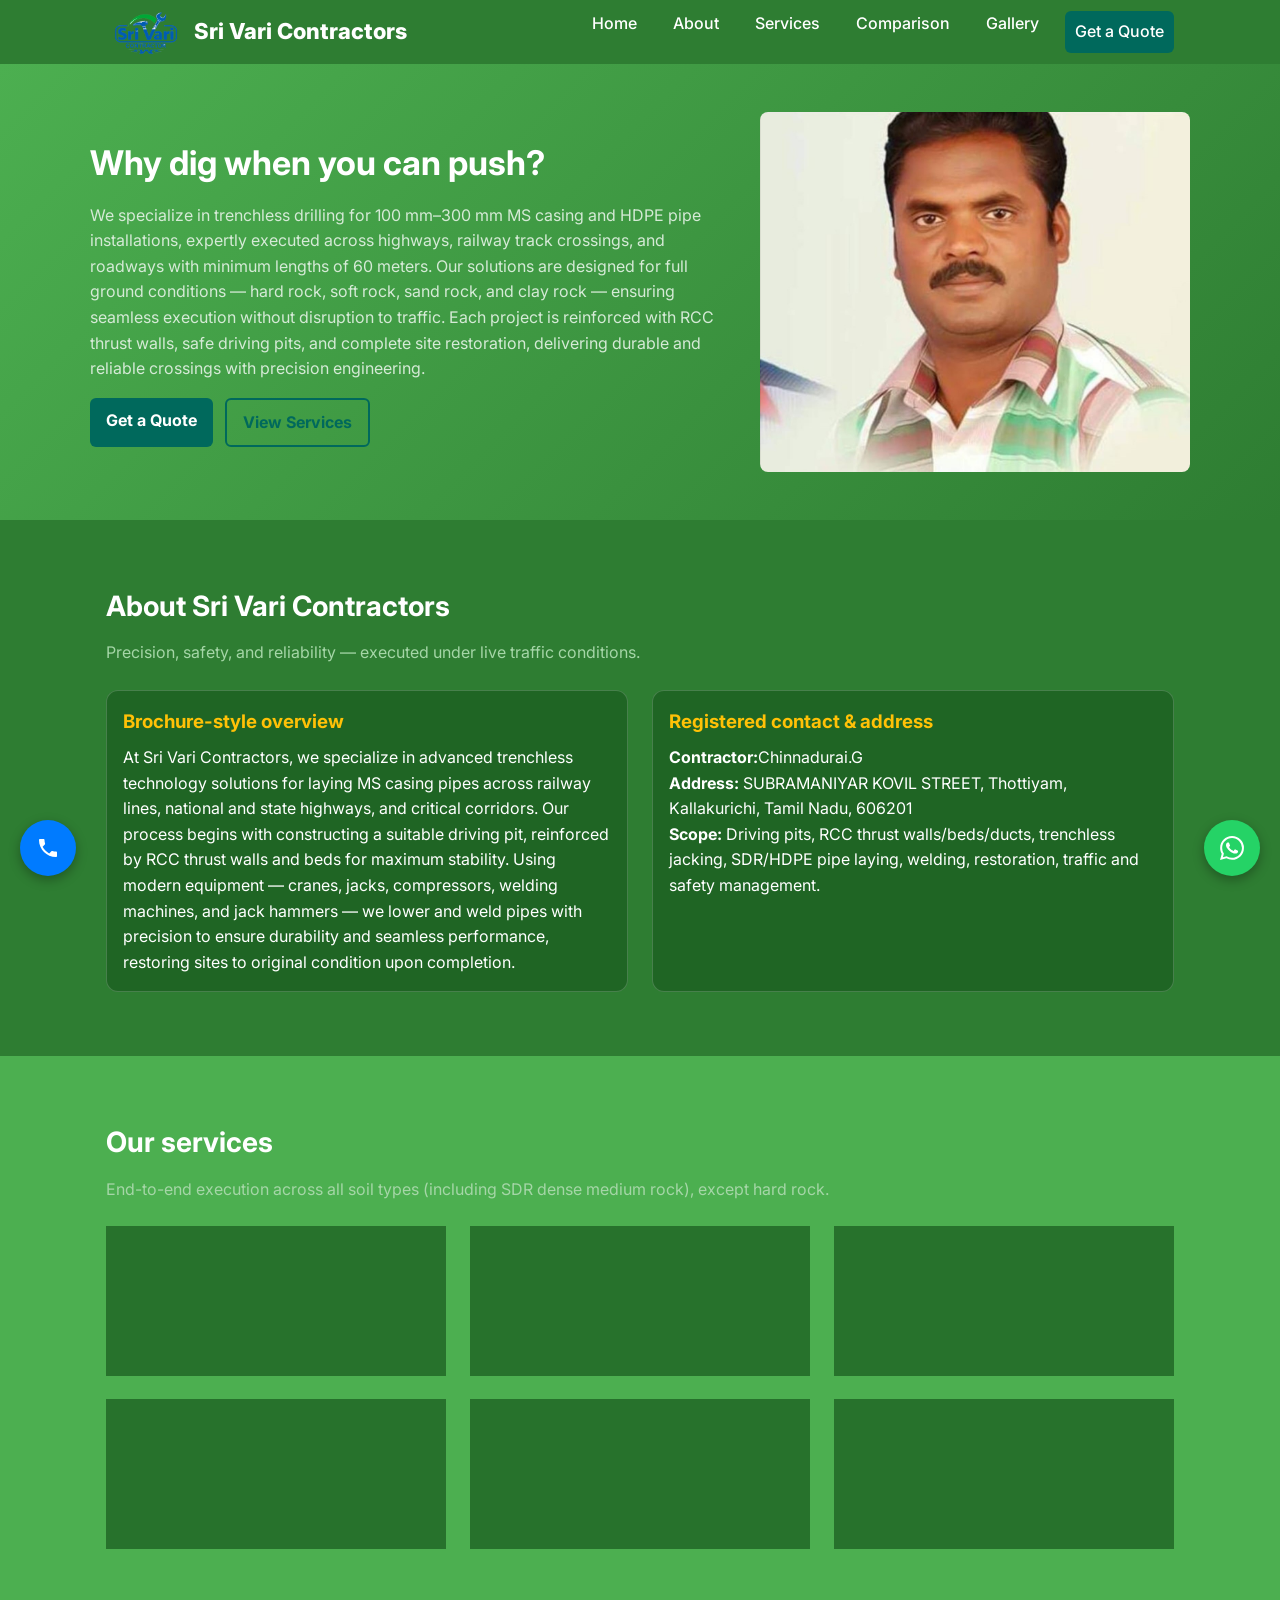
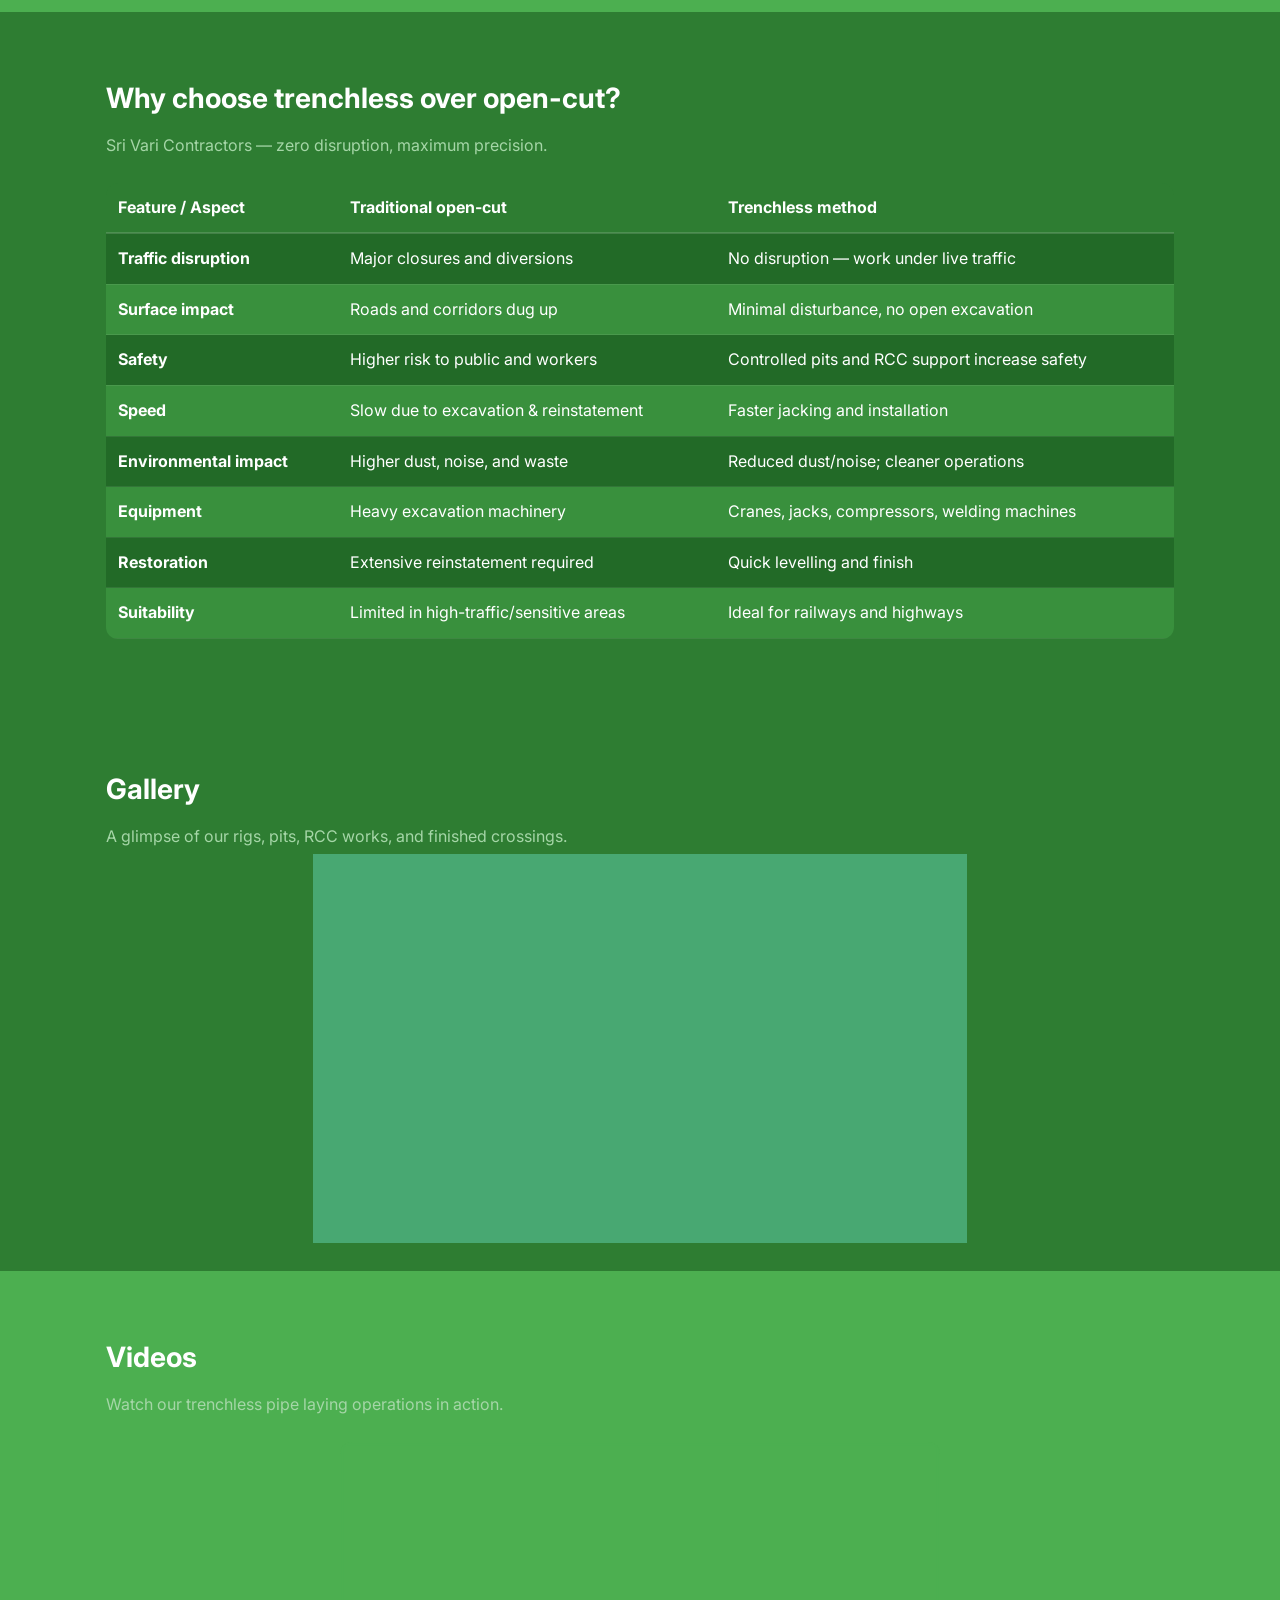
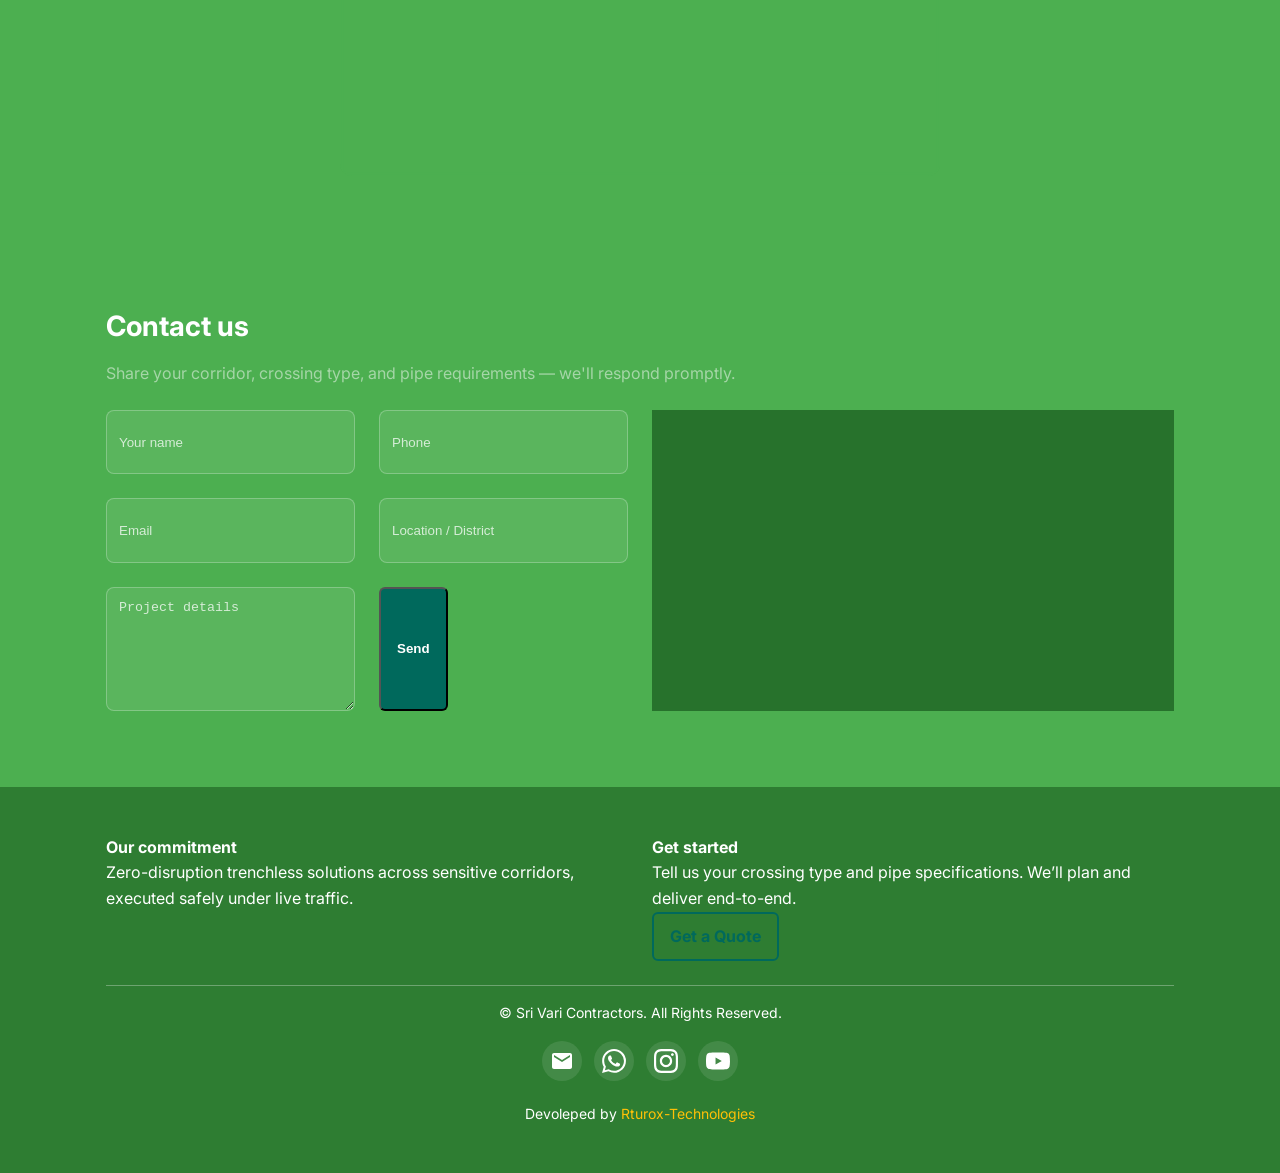
==== commit ce5e4f34: "all done" ====
--- a/index.html
+++ b/index.html
@@ -62,8 +62,8 @@
         </div>
         <div class="card">
           <h3>Registered contact & address</h3>
-          <p><strong>Contractor:</strong> K. Kavitha</p>
-          <p><strong>Address:</strong> No. 39, Pillaiyar Koil Street, Thachur TK, Kallakurichi – 606213</p>
+          <p><strong>Contractor:</strong>Chinnadurai.G</p>
+          <p><strong>Address:</strong> SUBRAMANIYAR KOVIL STREET, Thottiyam, Kallakurichi, Tamil Nadu, 606201</p>
           <p><strong>Scope:</strong> Driving pits, RCC thrust walls/beds/ducts, trenchless jacking, SDR/HDPE pipe laying, welding, restoration, traffic and safety management.</p>
         </div>
       </div>
@@ -172,6 +172,18 @@
       <p class="section-sub">A glimpse of our rigs, pits, RCC works, and finished crossings.</p>
       <div class="gallery-slider">
         <div class="slides">
+          <img src="Assets/IMG-3.jpg" alt="Driving pit with shoring and shuttering">
+          <img src="Assets/IMG-w.jpg" alt="RCC thrust wall and bed construction">
+          <img src="Assets/IMG-w2.jpg" alt="MS casing pipe lowering by crane">
+          <img src="Assets/IMG-20251125-WA0022.jpg" alt="Jack pushing trenchless method under highway">
+          <img src="Assets/IMG-w4.jpg" alt="SDR/HDPE pipe jointing and alignment">
+          <img src="Assets/IMG-w3.jpg" alt="Site restoration and traffic management">
+          <img src="Assets/IMG-3.jpg" alt="Driving pit with shoring and shuttering">
+          <img src="Assets/IMG-w.jpg" alt="RCC thrust wall and bed construction">
+          <img src="Assets/IMG-w2.jpg" alt="MS casing pipe lowering by crane">
+          <img src="Assets/IMG-20251125-WA0022.jpg" alt="Jack pushing trenchless method under highway">
+          <img src="Assets/IMG-w4.jpg" alt="SDR/HDPE pipe jointing and alignment">
+          <img src="Assets/IMG-w3.jpg" alt="Site restoration and traffic management">
           <img src="Assets/IMG-3.jpg" alt="Driving pit with shoring and shuttering">
           <img src="Assets/IMG-w.jpg" alt="RCC thrust wall and bed construction">
           <img src="Assets/IMG-w2.jpg" alt="MS casing pipe lowering by crane">
@@ -227,9 +239,10 @@
         </form>
         <div class="card">
           <h3>Office details</h3>
-          <p><strong>Contractor:</strong> K. Kavitha</p>
-          <p><strong>Address:</strong> No. 39, Pillaiyar Koil Street, Thachur TK, Kallakurichi – 606213</p>
-          <p><strong>Scope:</strong> Trenchless crossings, RCC thrust works, MS casing & SDR/HDPE installations, complete restoration.</p>
+          <p><strong>Contractor:</strong>Chinnadurai.G</p>
+
+          <p><strong>Address:</strong> SUBRAMANIYAR KOVIL STREET, Thottiyam, Kallakurichi, Tamil Nadu, 606201</p>
+          <p><strong>Scope:</strong> 100 mm-300 mm trenchless full. hard rock soft rock sand rock  clay rock .We drill- mspipe , hdp installation.Highway,railway track crossing and road crossing minimum 60 mtrs all works.</p>
           <a class="btn outline" href="#contact">Get a Quote</a>
         </div>
       </div>
@@ -276,6 +289,7 @@
           </svg>
         </a>
       </div>
+      <br>
         <p>Devoleped by <a href="https://rturox.com/" style="color: #FFC107;">Rturox-Technologies</a></p>
       </div>
     </div>
@@ -300,12 +314,12 @@
 
   <!-- Floating Contact Icons -->
   <div class="floating-icons">
-    <a href="tel:+919876543210" class="float-icon call-icon" aria-label="Call us">
+    <a href="tel:+918088880042" class="float-icon call-icon" aria-label="Call us">
       <svg width="24" height="24" viewBox="0 0 24 24" fill="currentColor">
         <path d="M6.62 10.79c1.44 2.83 3.76 5.14 6.59 6.59l2.2-2.2c.27-.27.67-.36 1.02-.24 1.12.37 2.33.57 3.57.57.55 0 1 .45 1 1V20c0 .55-.45 1-1 1-9.39 0-17-7.61-17-17 0-.55.45-1 1-1h3.5c.55 0 1 .45 1 1 0 1.25.2 2.45.57 3.57.11.35.03.74-.25 1.02l-2.2 2.2z"/>
       </svg>
     </a>
-    <a href="https://wa.me/919876543210" class="float-icon whatsapp-icon" target="_blank" aria-label="WhatsApp">
+    <a href="https://wa.me/918088880042" class="float-icon whatsapp-icon" target="_blank" aria-label="WhatsApp">
       <svg width="24" height="24" viewBox="0 0 24 24" fill="currentColor">
         <path d="M17.472 14.382c-.297-.149-1.758-.867-2.03-.967-.273-.099-.471-.148-.67.15-.197.297-.767.966-.94 1.164-.173.199-.347.223-.644.075-.297-.15-1.255-.463-2.39-1.475-.883-.788-1.48-1.761-1.653-2.059-.173-.297-.018-.458.13-.606.134-.133.298-.347.446-.52.149-.174.198-.298.298-.497.099-.198.05-.371-.025-.52-.075-.149-.669-1.612-.916-2.207-.242-.579-.487-.5-.669-.51-.173-.008-.371-.01-.57-.01-.198 0-.52.074-.792.372-.272.297-1.04 1.016-1.04 2.479 0 1.462 1.065 2.875 1.213 3.074.149.198 2.096 3.2 5.077 4.487.709.306 1.262.489 1.694.625.712.227 1.36.195 1.871.118.571-.085 1.758-.719 2.006-1.413.248-.694.248-1.289.173-1.413-.074-.124-.272-.198-.57-.347m-5.421 7.403h-.004a9.87 9.87 0 01-5.031-1.378l-.361-.214-3.741.982.998-3.648-.235-.374a9.86 9.86 0 01-1.51-5.26c.001-5.45 4.436-9.884 9.888-9.884 2.64 0 5.122 1.03 6.988 2.898a9.825 9.825 0 012.893 6.994c-.003 5.45-4.437 9.884-9.885 9.884m8.413-18.297A11.815 11.815 0 0012.05 0C5.495 0 .16 5.335.157 11.892c0 2.096.547 4.142 1.588 5.945L.057 24l6.305-1.654a11.882 11.882 0 005.683 1.448h.005c6.554 0 11.890-5.335 11.893-11.893A11.821 11.821 0 0020.465 3.488"/>
       </svg>
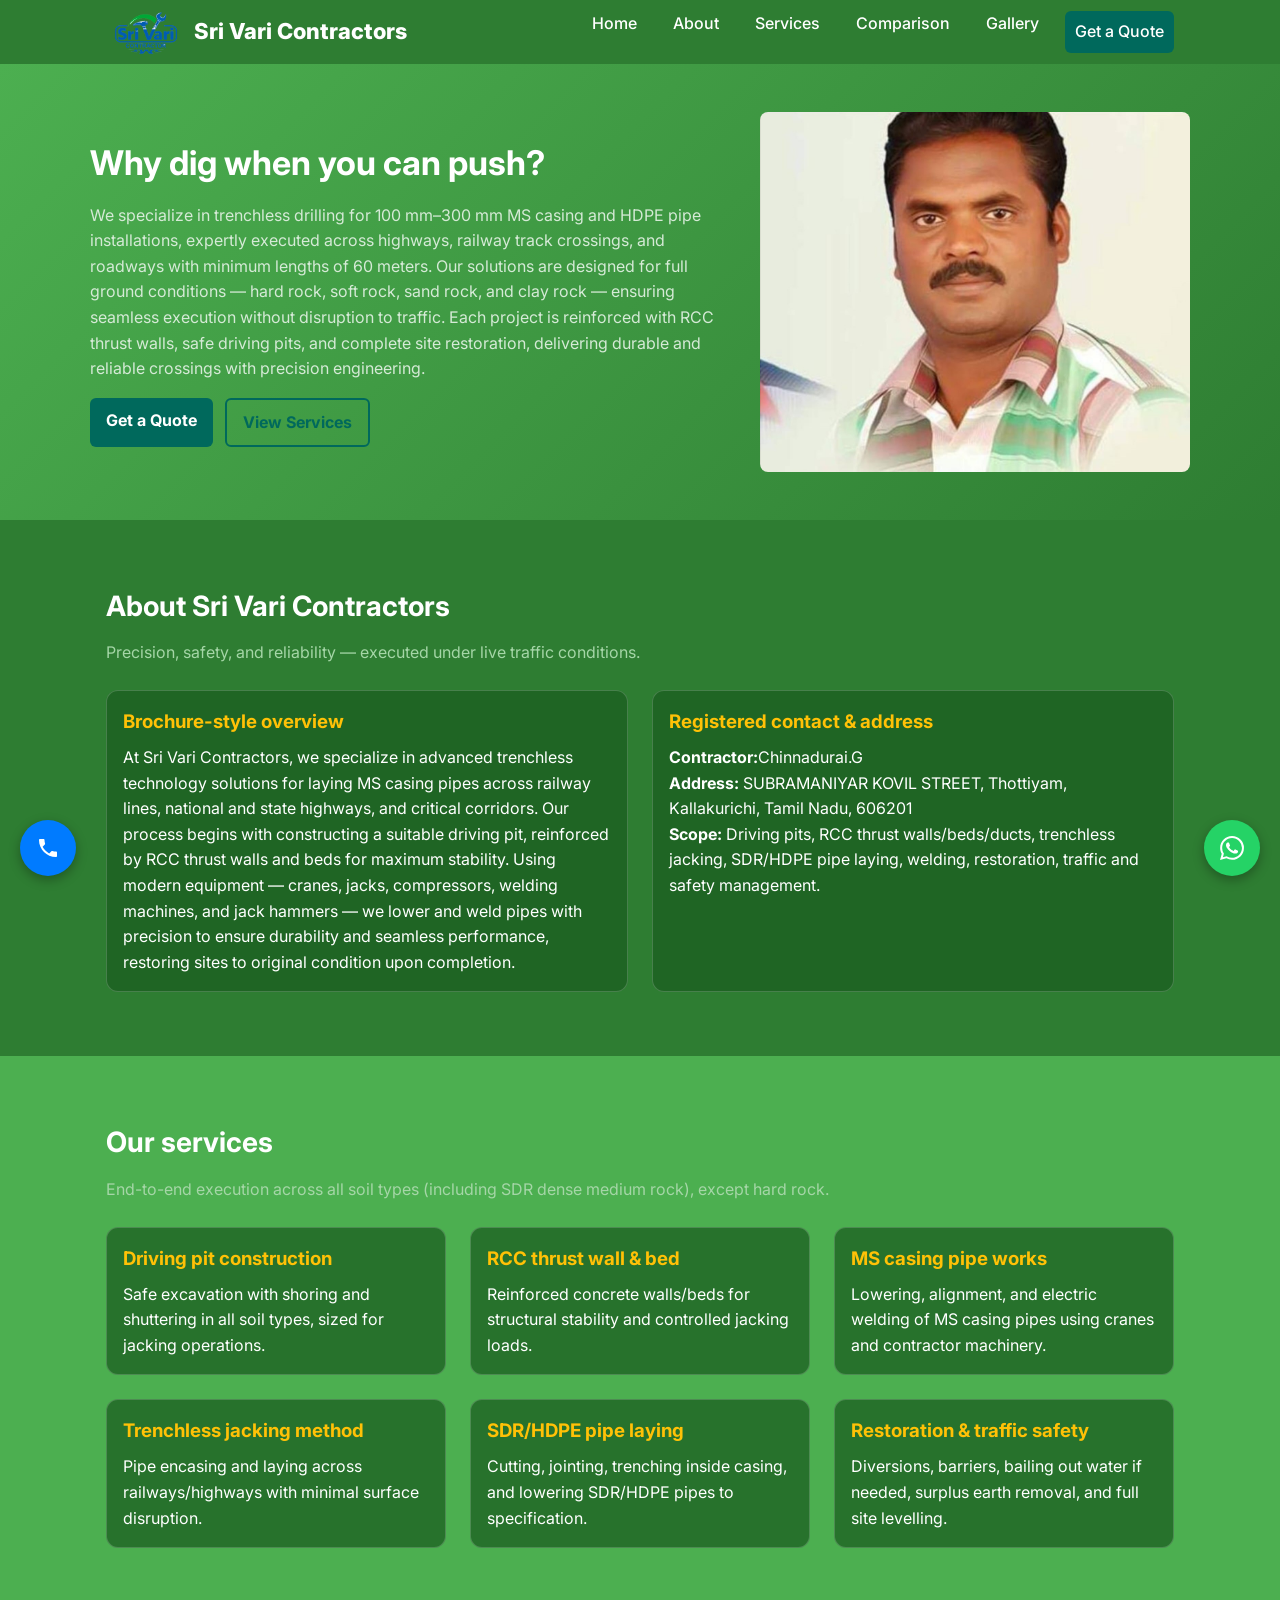
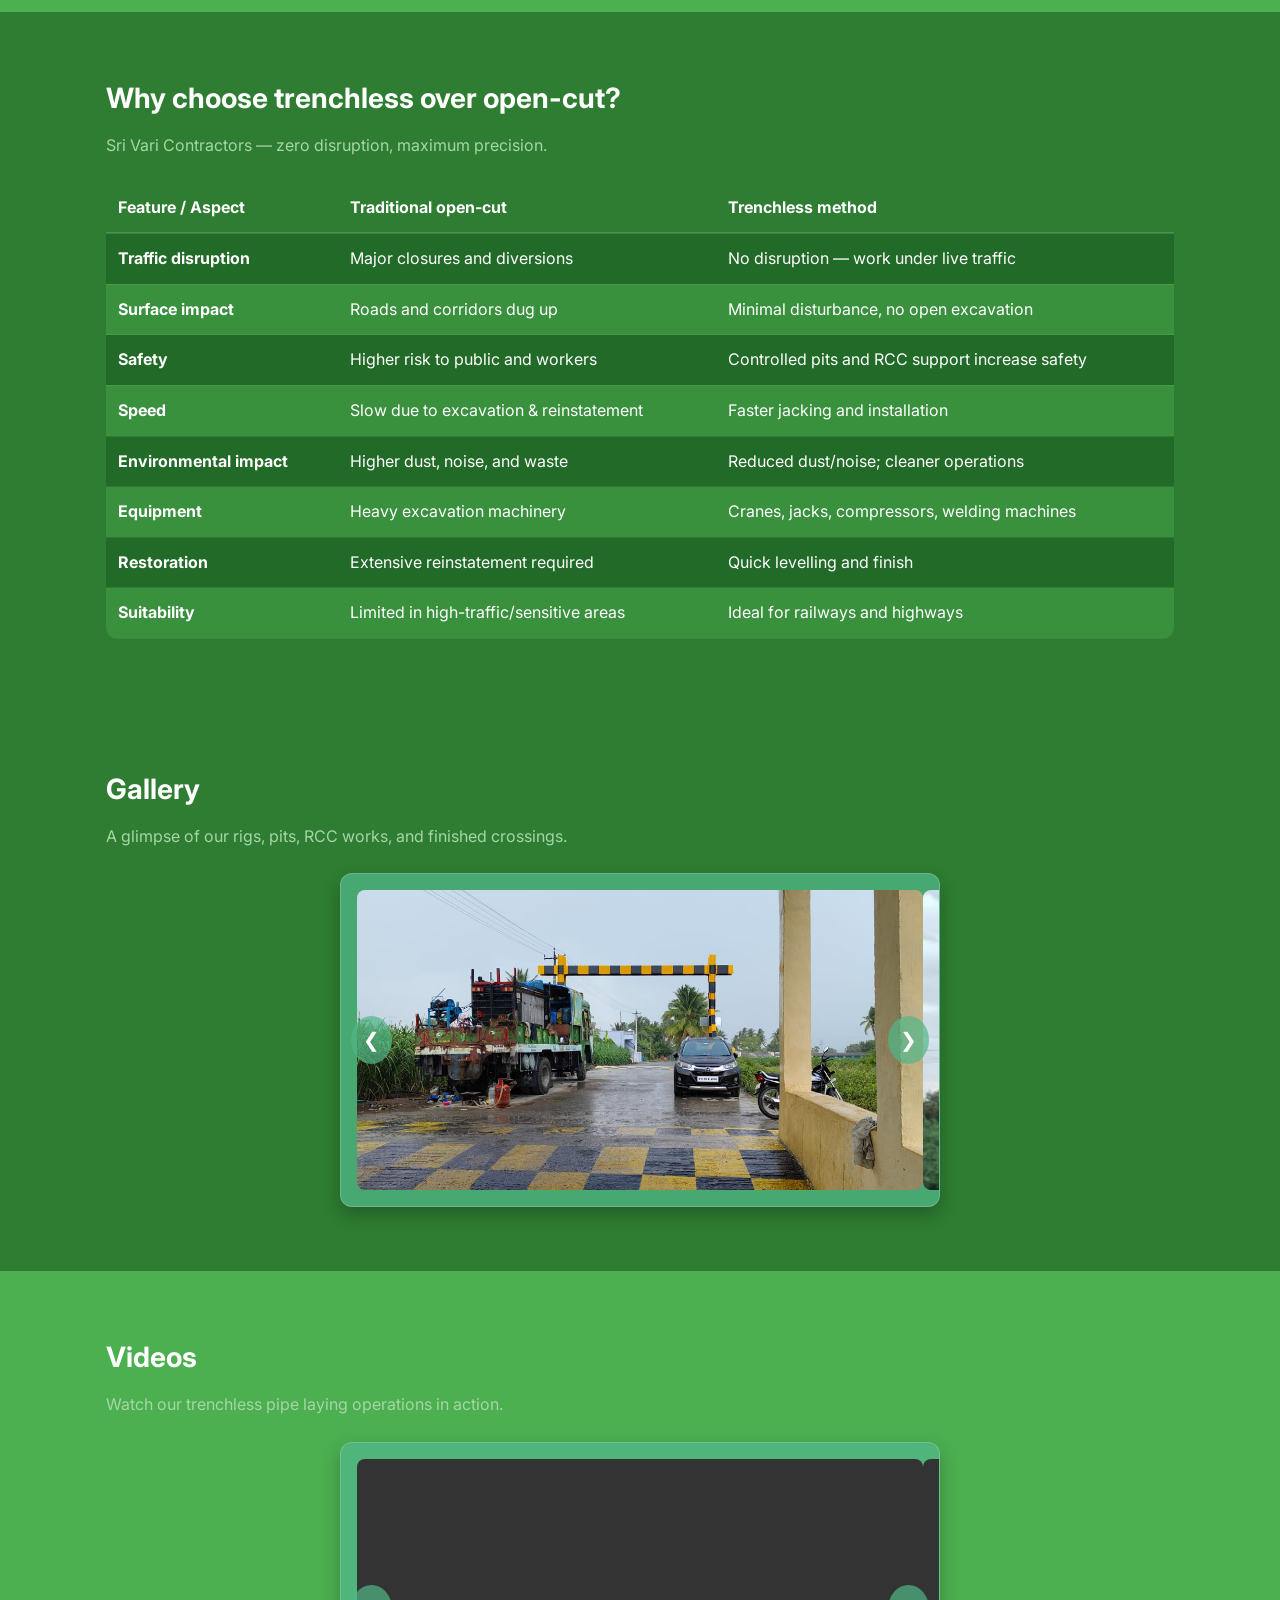
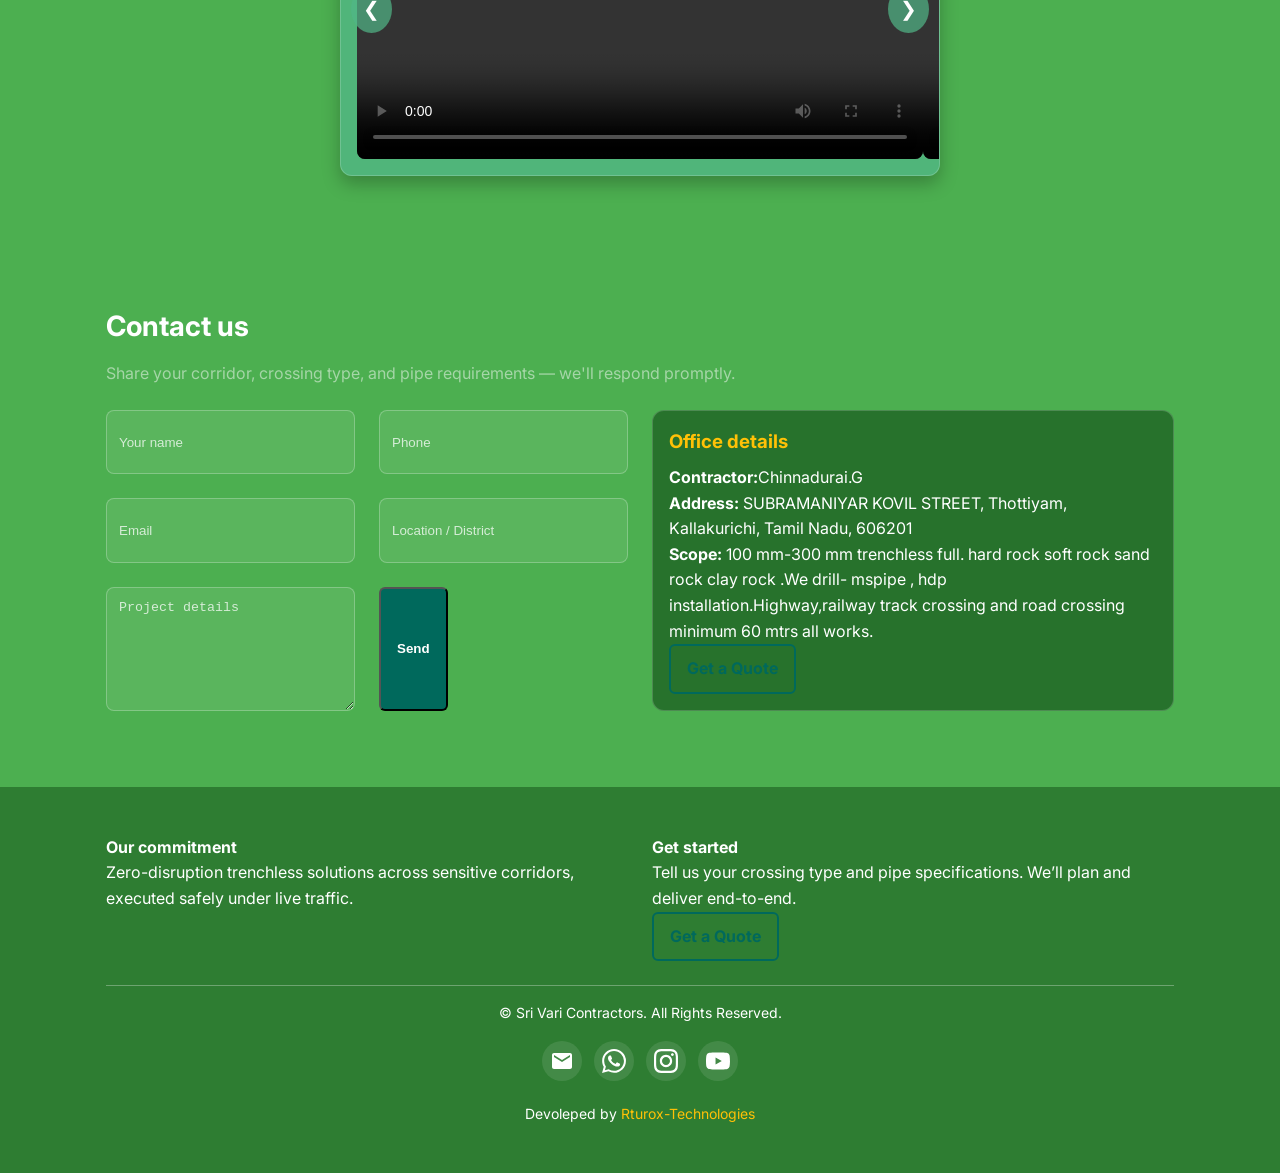
==== commit 02d0e662: "modified autoplay mp4" ====
--- a/index.html
+++ b/index.html
@@ -172,24 +172,24 @@
       <p class="section-sub">A glimpse of our rigs, pits, RCC works, and finished crossings.</p>
       <div class="gallery-slider">
         <div class="slides">
+          <img src="Assets/IMG-1.jpg" alt="Trenchless pipe laying project">
+          <img src="Assets/IMG-2.jpg" alt="Construction site overview">
           <img src="Assets/IMG-3.jpg" alt="Driving pit with shoring and shuttering">
-          <img src="Assets/IMG-w.jpg" alt="RCC thrust wall and bed construction">
+          <img src="Assets/IMG-4.jpg" alt="Equipment and machinery">
+          <img src="Assets/IMG-5.jpg" alt="Pipe installation process">
+          <img src="Assets/IMG-6.jpg" alt="RCC thrust wall construction">
+          <img src="Assets/IMG-7.jpg" alt="Site operations">
+          <img src="Assets/IMG-w1.jpg" alt="Welding operations">
           <img src="Assets/IMG-w2.jpg" alt="MS casing pipe lowering by crane">
-          <img src="Assets/IMG-20251125-WA0022.jpg" alt="Jack pushing trenchless method under highway">
+          <img src="Assets/IMG-w3.jpg" alt="Site restoration and traffic management">
           <img src="Assets/IMG-w4.jpg" alt="SDR/HDPE pipe jointing and alignment">
-          <img src="Assets/IMG-w3.jpg" alt="Site restoration and traffic management">
-          <img src="Assets/IMG-3.jpg" alt="Driving pit with shoring and shuttering">
-          <img src="Assets/IMG-w.jpg" alt="RCC thrust wall and bed construction">
-          <img src="Assets/IMG-w2.jpg" alt="MS casing pipe lowering by crane">
-          <img src="Assets/IMG-20251125-WA0022.jpg" alt="Jack pushing trenchless method under highway">
-          <img src="Assets/IMG-w4.jpg" alt="SDR/HDPE pipe jointing and alignment">
-          <img src="Assets/IMG-w3.jpg" alt="Site restoration and traffic management">
-          <img src="Assets/IMG-3.jpg" alt="Driving pit with shoring and shuttering">
-          <img src="Assets/IMG-w.jpg" alt="RCC thrust wall and bed construction">
-          <img src="Assets/IMG-w2.jpg" alt="MS casing pipe lowering by crane">
-          <img src="Assets/IMG-20251125-WA0022.jpg" alt="Jack pushing trenchless method under highway">
-          <img src="Assets/IMG-w4.jpg" alt="SDR/HDPE pipe jointing and alignment">
-          <img src="Assets/IMG-w3.jpg" alt="Site restoration and traffic management">
+          <img src="Assets/IMG-20251125-WA0016.jpg" alt="Project work in progress">
+          <img src="Assets/IMG-20251125-WA0024.jpg" alt="Trenchless jacking method">
+          <img src="Assets/IMG-20251125-WA0026.jpg" alt="Highway crossing project">
+          <img src="Assets/IMG-20251125-WA0028.jpg" alt="Railway track crossing">
+          <img src="Assets/IMG-20251125-WA0029.jpg" alt="Completed installation">
+          <img src="Assets/IMG-20251125-WA0033.jpg" alt="Site safety measures">
+          <img src="Assets/IMG-20251125-WA0035.jpg" alt="Final restoration work">
         </div>
         <button class="prev" aria-label="Previous slide">&#10094;</button>
         <button class="next" aria-label="Next slide">&#10095;</button>
@@ -204,15 +204,15 @@
       <p class="section-sub">Watch our trenchless pipe laying operations in action.</p>
       <div class="video-slider">
         <div class="video-slides">
-          <video controls autoplay muted>
+          <video controls>
             <source src="Assets/Video-2.mp4" type="video/mp4">
             Your browser does not support the video tag.
           </video>
-          <video controls autoplay muted>
+          <video controls>
             <source src="Assets/Video-3.mp4" type="video/mp4">
             Your browser does not support the video tag.
           </video>
-          <video controls autoplay muted>
+          <video controls>
             <source src="Assets/Video-4.mp4" type="video/mp4">
             Your browser does not support the video tag.
           </video>
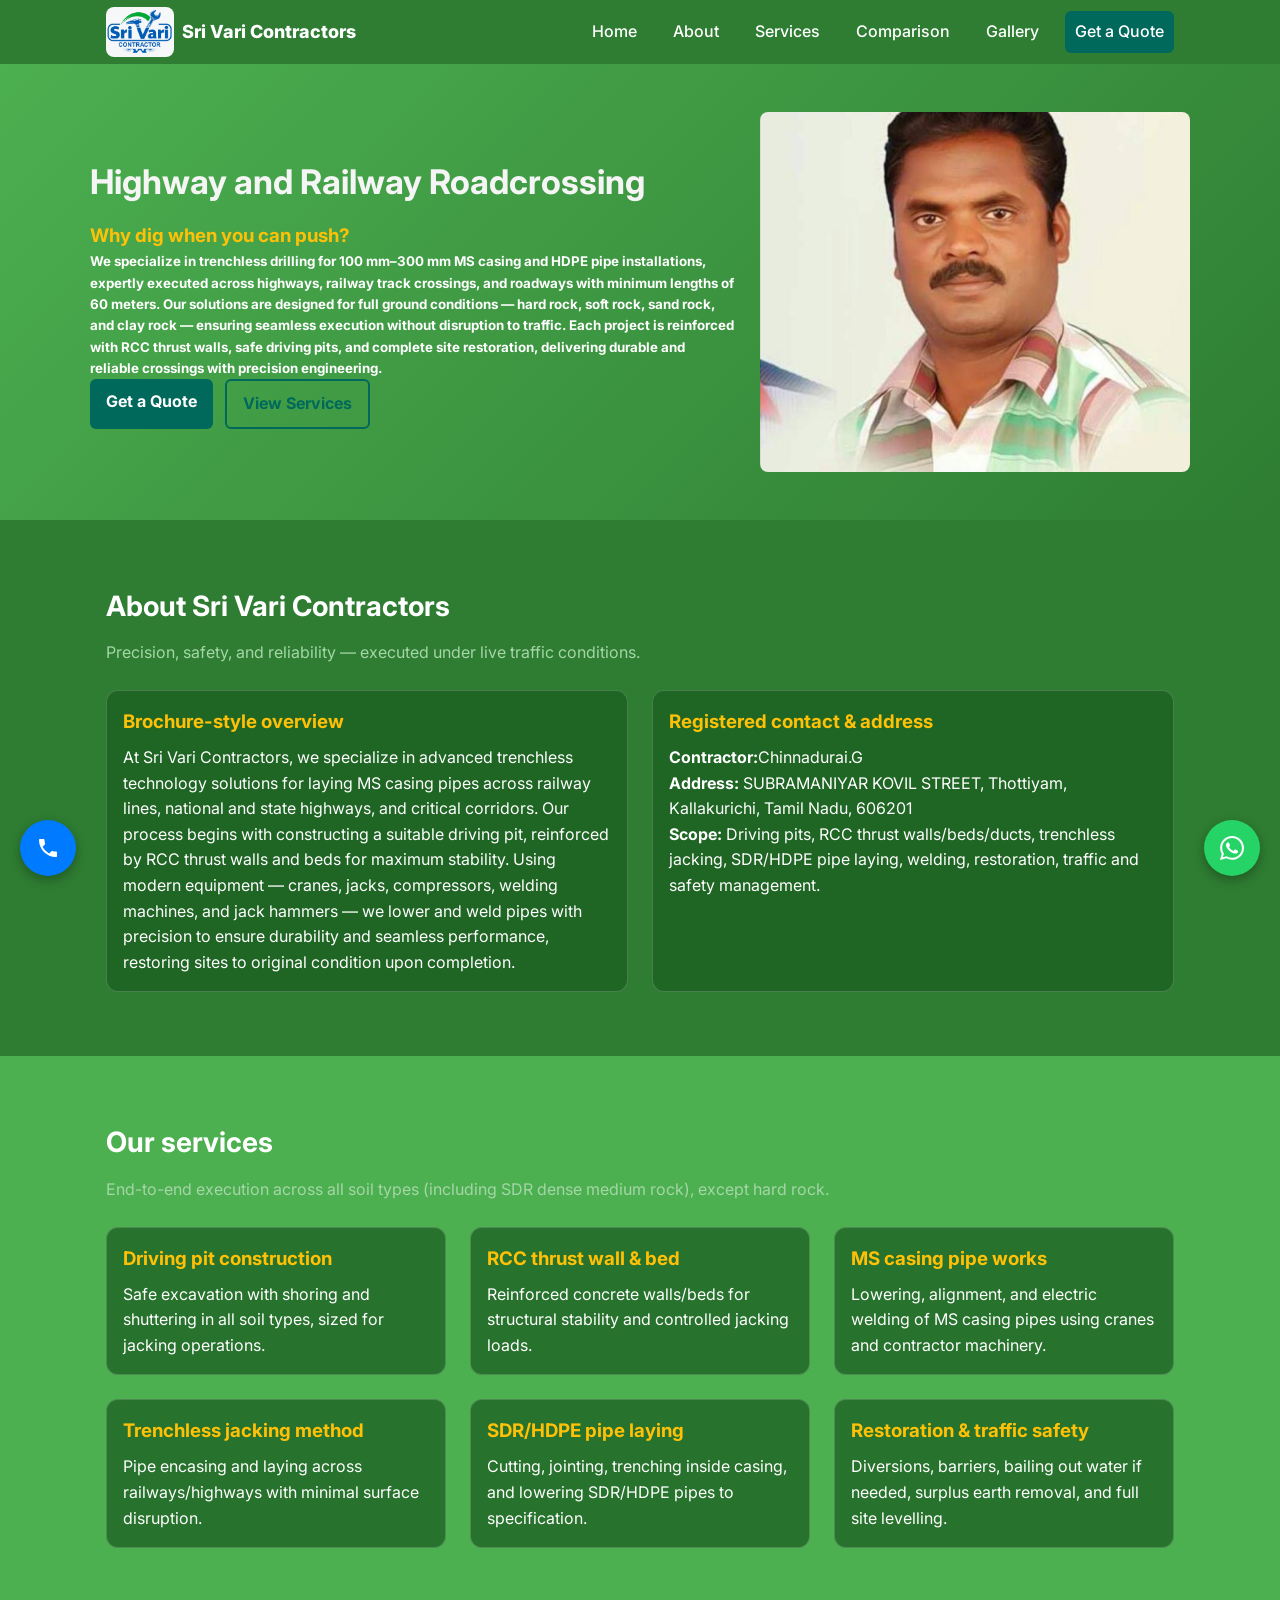
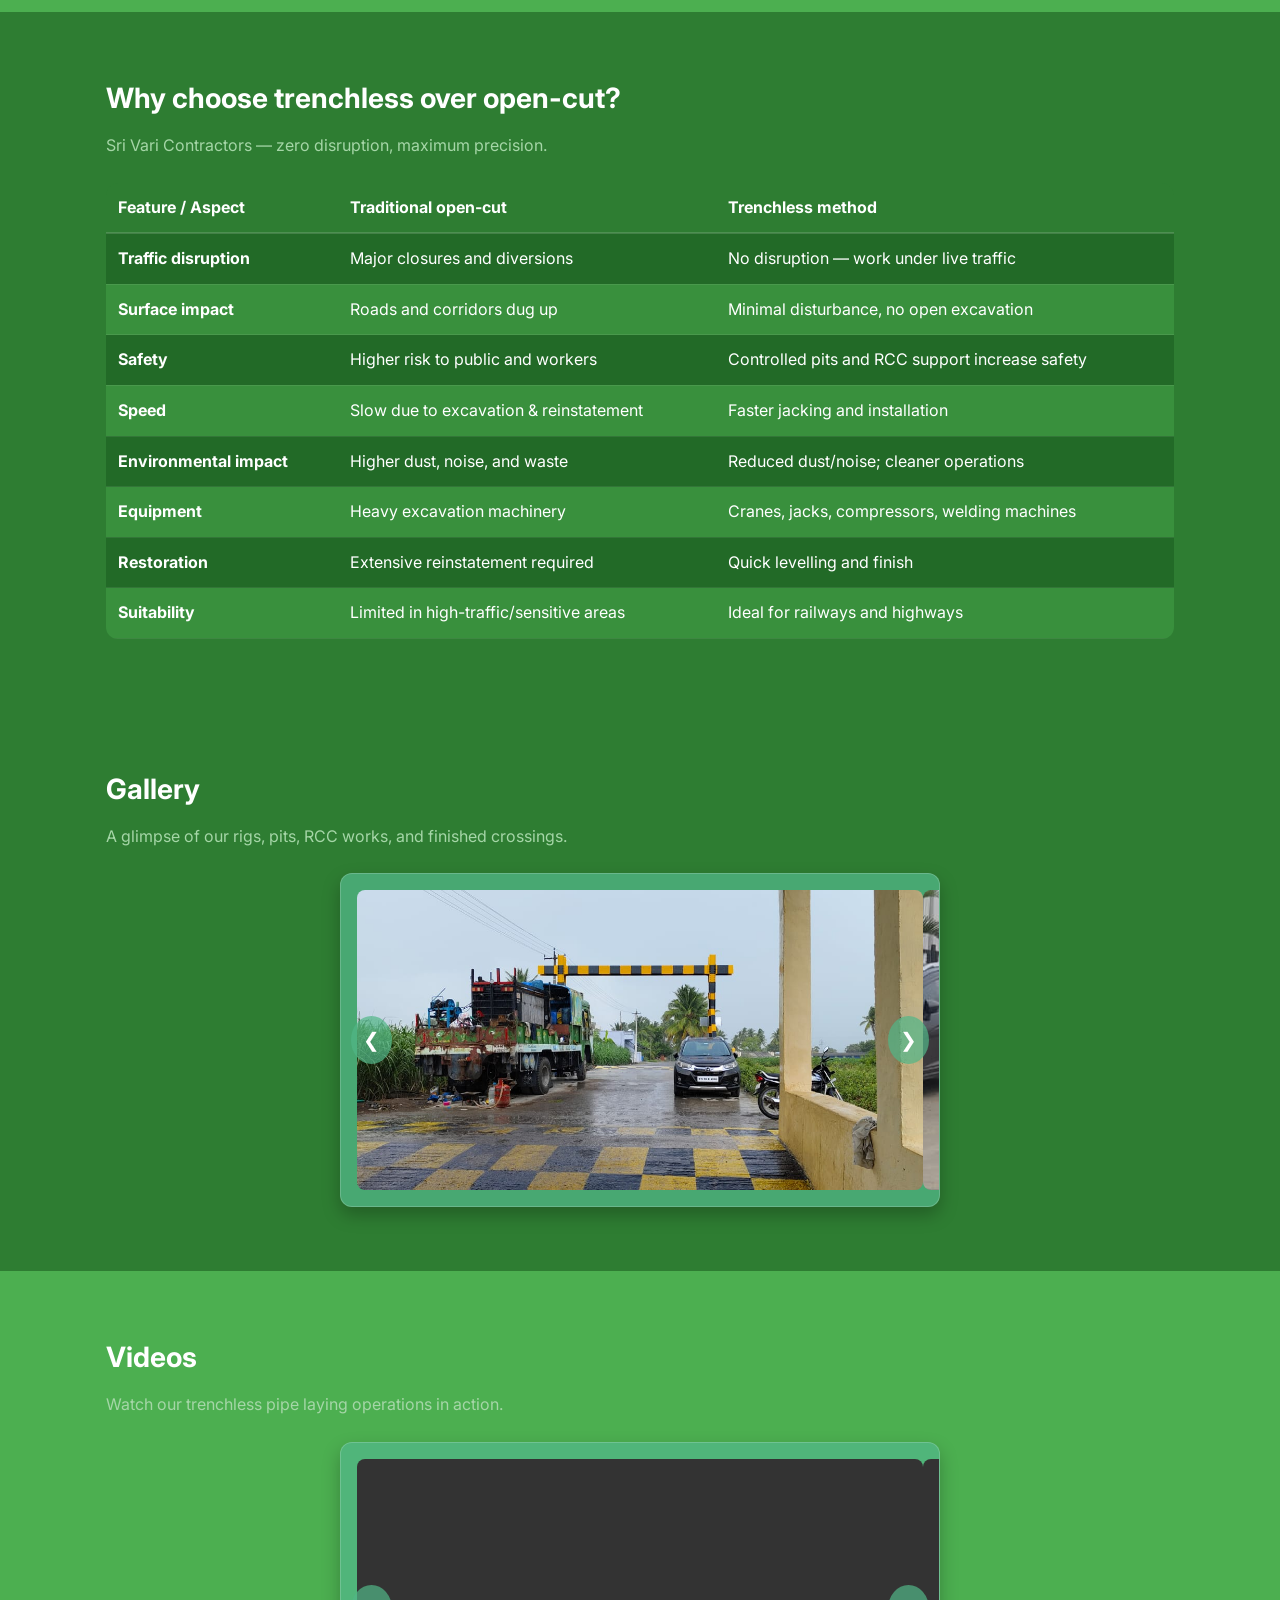
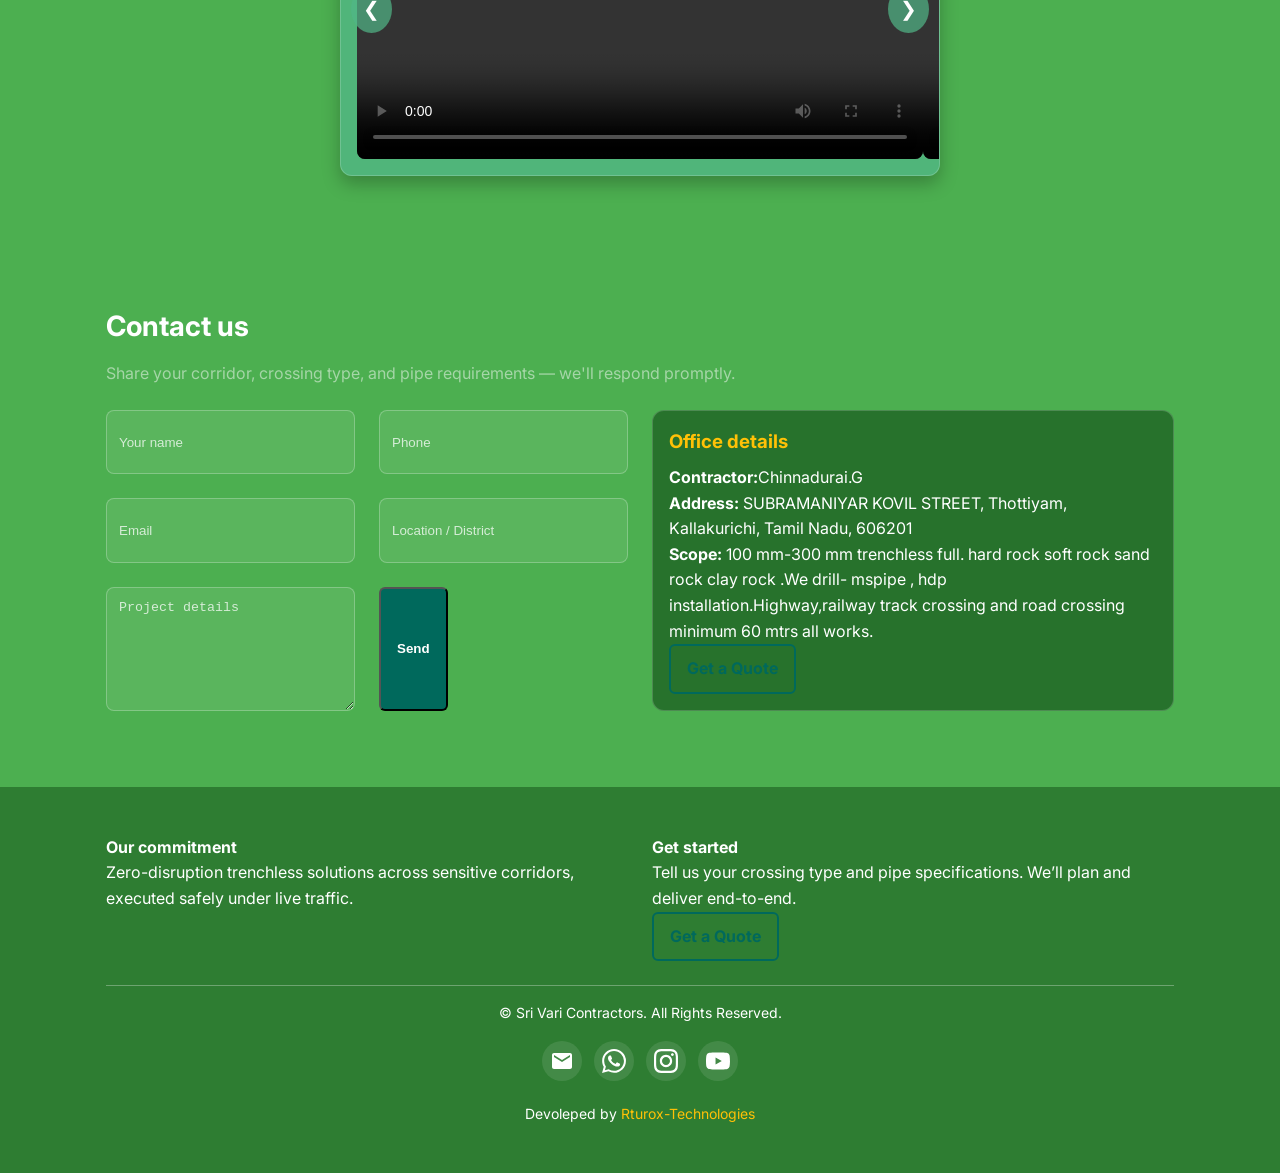
==== commit 925ece12: "all done" ====
--- a/index.html
+++ b/index.html
@@ -17,7 +17,7 @@
       <div class="nav">
         <div class="logo-wrap">
   <a class="logo" href="#home">
-    <img src="Assets/logo.png" alt="logo">
+    <img src="Assets/image.png" alt="logo">
     <span class="logo-type">Sri Vari Contractors</span>
   </a>
 </div>
@@ -39,8 +39,9 @@
   <section id="home" class="hero fade-in">
     <div class="container hero-inner">
       <div>
-        <h1>Why dig when you can push?</h1>
-        <p>We specialize in trenchless drilling for 100 mm–300 mm MS casing and HDPE pipe installations, expertly executed across highways, railway track crossings, and roadways with minimum lengths of 60 meters. Our solutions are designed for full ground conditions — hard rock, soft rock, sand rock, and clay rock — ensuring seamless execution without disruption to traffic. Each project is reinforced with RCC thrust walls, safe driving pits, and complete site restoration, delivering durable and reliable crossings with precision engineering.</p>
+        <h1 style="color: whitesmoke;">Highway and Railway Roadcrossing</h1>
+        <h3 style="color: #FFC107;">Why dig when you can push?</h3>
+        <h5 style="font-size: smaller;">We specialize in trenchless drilling for 100 mm–300 mm MS casing and HDPE pipe installations, expertly executed across highways, railway track crossings, and roadways with minimum lengths of 60 meters. Our solutions are designed for full ground conditions — hard rock, soft rock, sand rock, and clay rock — ensuring seamless execution without disruption to traffic. Each project is reinforced with RCC thrust walls, safe driving pits, and complete site restoration, delivering durable and reliable crossings with precision engineering.</h5>
         <div class="cta-row">
           <a class="btn" href="#contact">Get a Quote</a>
           <a class="btn outline" href="#services">View Services</a>
@@ -173,7 +174,6 @@
       <div class="gallery-slider">
         <div class="slides">
           <img src="Assets/IMG-1.jpg" alt="Trenchless pipe laying project">
-          <img src="Assets/IMG-2.jpg" alt="Construction site overview">
           <img src="Assets/IMG-3.jpg" alt="Driving pit with shoring and shuttering">
           <img src="Assets/IMG-4.jpg" alt="Equipment and machinery">
           <img src="Assets/IMG-5.jpg" alt="Pipe installation process">
@@ -183,6 +183,7 @@
           <img src="Assets/IMG-w2.jpg" alt="MS casing pipe lowering by crane">
           <img src="Assets/IMG-w3.jpg" alt="Site restoration and traffic management">
           <img src="Assets/IMG-w4.jpg" alt="SDR/HDPE pipe jointing and alignment">
+          <img src="Assets/n2.jpg" alt="Project work in progress">
           <img src="Assets/IMG-20251125-WA0016.jpg" alt="Project work in progress">
           <img src="Assets/IMG-20251125-WA0024.jpg" alt="Trenchless jacking method">
           <img src="Assets/IMG-20251125-WA0026.jpg" alt="Highway crossing project">
@@ -190,6 +191,7 @@
           <img src="Assets/IMG-20251125-WA0029.jpg" alt="Completed installation">
           <img src="Assets/IMG-20251125-WA0033.jpg" alt="Site safety measures">
           <img src="Assets/IMG-20251125-WA0035.jpg" alt="Final restoration work">
+          <img src="Assets/n1.jpg" alt="Final restoration work">
         </div>
         <button class="prev" aria-label="Previous slide">&#10094;</button>
         <button class="next" aria-label="Next slide">&#10095;</button>
@@ -209,11 +211,15 @@
             Your browser does not support the video tag.
           </video>
           <video controls>
-            <source src="Assets/Video-3.mp4" type="video/mp4">
+            <source src="Assets/v1.mp4" type="video/mp4">
             Your browser does not support the video tag.
           </video>
           <video controls>
-            <source src="Assets/Video-4.mp4" type="video/mp4">
+            <source src="Assets/v2.mp4" type="video/mp4">
+            Your browser does not support the video tag.
+          </video>
+           <video controls>
+            <source src="Assets/v4.mp4" type="video/mp4">
             Your browser does not support the video tag.
           </video>
         </div>
@@ -314,12 +320,12 @@
 
   <!-- Floating Contact Icons -->
   <div class="floating-icons">
-    <a href="tel:+918088880042" class="float-icon call-icon" aria-label="Call us">
+    <a href="tel:+919500280042" class="float-icon call-icon" aria-label="Call us">
       <svg width="24" height="24" viewBox="0 0 24 24" fill="currentColor">
         <path d="M6.62 10.79c1.44 2.83 3.76 5.14 6.59 6.59l2.2-2.2c.27-.27.67-.36 1.02-.24 1.12.37 2.33.57 3.57.57.55 0 1 .45 1 1V20c0 .55-.45 1-1 1-9.39 0-17-7.61-17-17 0-.55.45-1 1-1h3.5c.55 0 1 .45 1 1 0 1.25.2 2.45.57 3.57.11.35.03.74-.25 1.02l-2.2 2.2z"/>
       </svg>
     </a>
-    <a href="https://wa.me/918088880042" class="float-icon whatsapp-icon" target="_blank" aria-label="WhatsApp">
+    <a href="https://wa.me/919500280042" class="float-icon whatsapp-icon" target="_blank" aria-label="WhatsApp">
       <svg width="24" height="24" viewBox="0 0 24 24" fill="currentColor">
         <path d="M17.472 14.382c-.297-.149-1.758-.867-2.03-.967-.273-.099-.471-.148-.67.15-.197.297-.767.966-.94 1.164-.173.199-.347.223-.644.075-.297-.15-1.255-.463-2.39-1.475-.883-.788-1.48-1.761-1.653-2.059-.173-.297-.018-.458.13-.606.134-.133.298-.347.446-.52.149-.174.198-.298.298-.497.099-.198.05-.371-.025-.52-.075-.149-.669-1.612-.916-2.207-.242-.579-.487-.5-.669-.51-.173-.008-.371-.01-.57-.01-.198 0-.52.074-.792.372-.272.297-1.04 1.016-1.04 2.479 0 1.462 1.065 2.875 1.213 3.074.149.198 2.096 3.2 5.077 4.487.709.306 1.262.489 1.694.625.712.227 1.36.195 1.871.118.571-.085 1.758-.719 2.006-1.413.248-.694.248-1.289.173-1.413-.074-.124-.272-.198-.57-.347m-5.421 7.403h-.004a9.87 9.87 0 01-5.031-1.378l-.361-.214-3.741.982.998-3.648-.235-.374a9.86 9.86 0 01-1.51-5.26c.001-5.45 4.436-9.884 9.888-9.884 2.64 0 5.122 1.03 6.988 2.898a9.825 9.825 0 012.893 6.994c-.003 5.45-4.437 9.884-9.885 9.884m8.413-18.297A11.815 11.815 0 0012.05 0C5.495 0 .16 5.335.157 11.892c0 2.096.547 4.142 1.588 5.945L.057 24l6.305-1.654a11.882 11.882 0 005.683 1.448h.005c6.554 0 11.890-5.335 11.893-11.893A11.821 11.821 0 0020.465 3.488"/>
       </svg>
--- a/style.css
+++ b/style.css
@@ -37,12 +37,12 @@
 }
 
 .logo img {
-  height: 80px;
+  height: 50px;
   width: auto;
 }
 
 .logo-type {
-  font-size: 22px;
+  font-size: 18px;
   font-weight: 800;
   color: var(--text-light);
   white-space: nowrap;
@@ -50,10 +50,10 @@
 
 @media (max-width: 768px) {
   .logo img {
-    height: 70px;
+    height: 40px;
   }
   .logo-type {
-    font-size: 18px;
+    font-size: 16px;
   }
 }
 
@@ -103,8 +103,9 @@
   justify-content: space-between;
   height: 64px;
 }
-.nav-list { list-style: none; display: flex; gap: 16px; }
-.nav-list a { padding: 8px 10px; color: var(--text-light); font-weight: 500; }
+.nav-list { list-style: none; display: flex; gap: 16px; align-items: center; }
+.nav-list li { display: flex; align-items: center; }
+.nav-list a { padding: 8px 10px; color: var(--text-light); font-weight: 500; display: flex; align-items: center; }
 
 /* Hamburger icon */
 .nav-toggle {
@@ -147,7 +148,7 @@
   .hero-inner { grid-template-columns: 1.2fr 0.8fr; text-align: left; }
 }
 .hero h1 { font-size: 34px; margin-bottom: 12px; }
-.hero p { margin-bottom: 16px; color: var(--muted); }
+.hero p {margin-bottom: 16px; color: var(--muted); }
 .cta-row { display: flex; gap: 12px; justify-content: center; }
 @media (min-width: 900px) {
   .cta-row { justify-content: flex-start; }
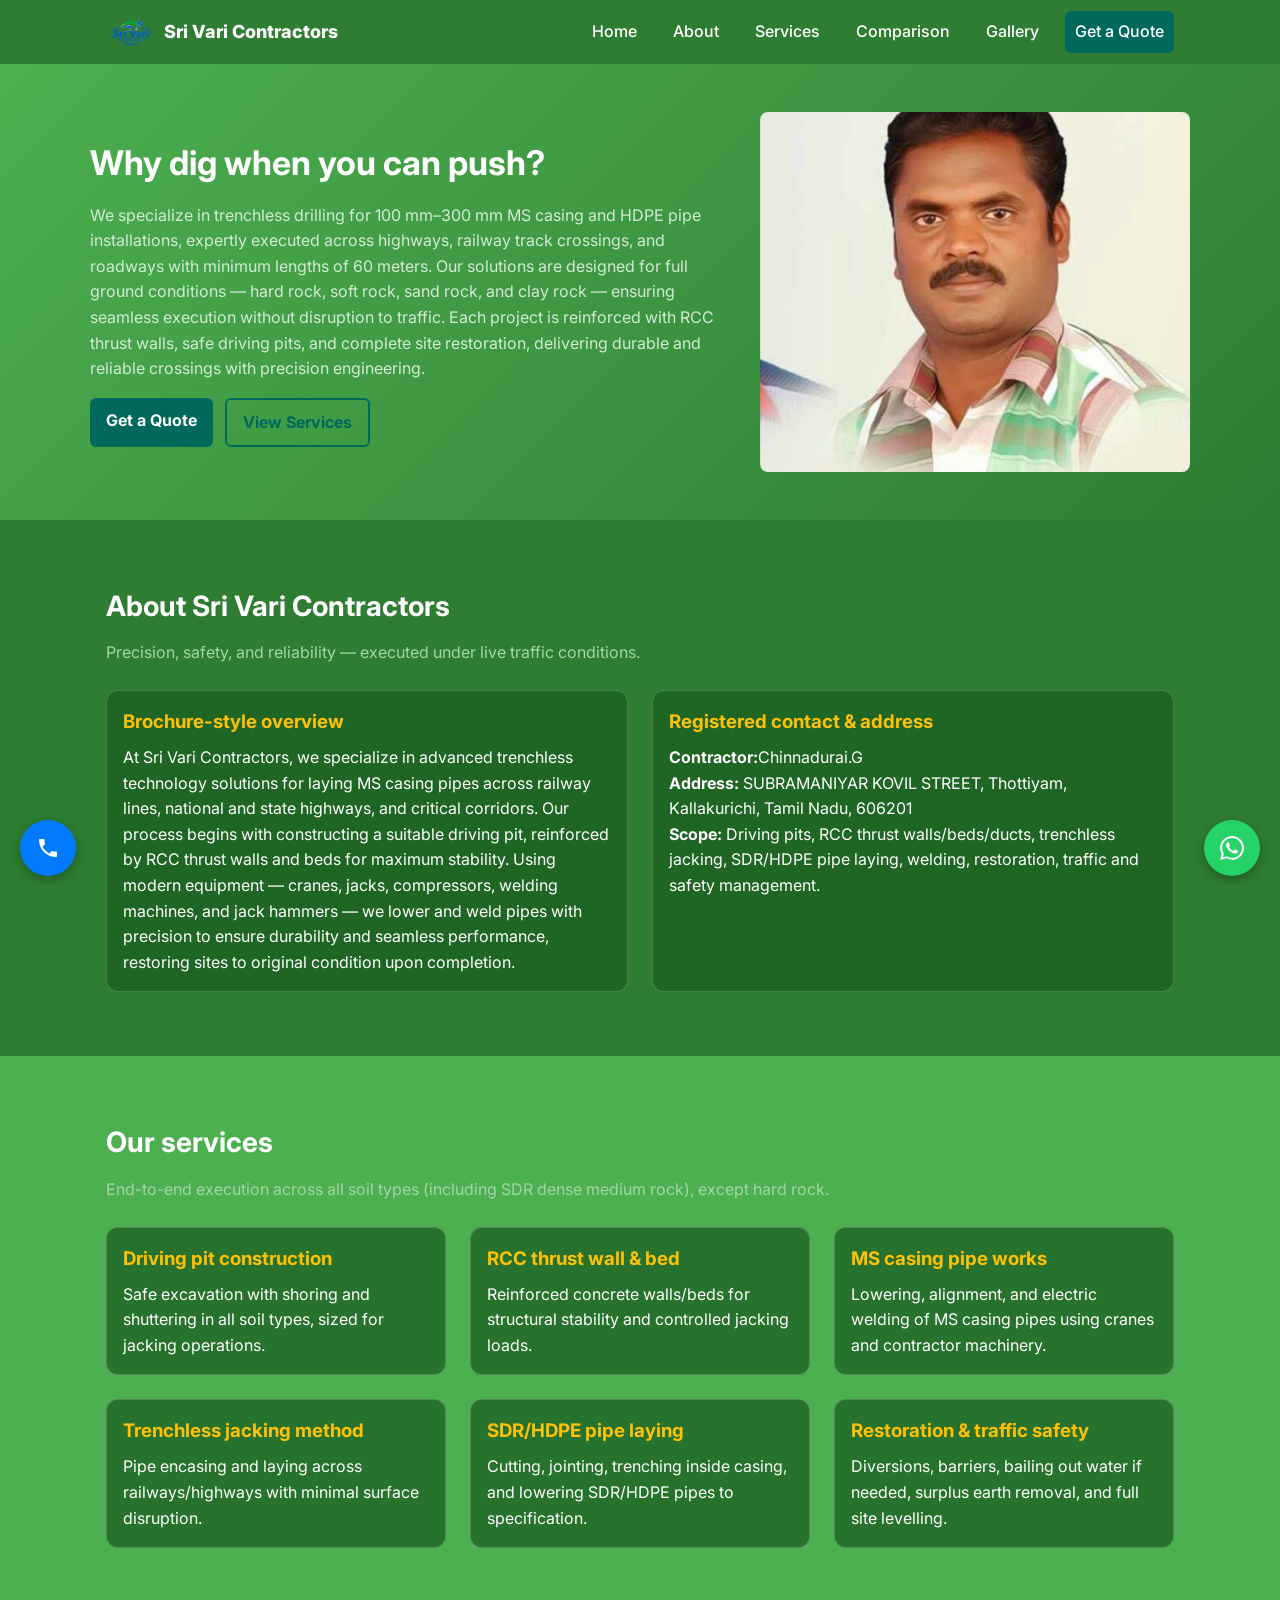
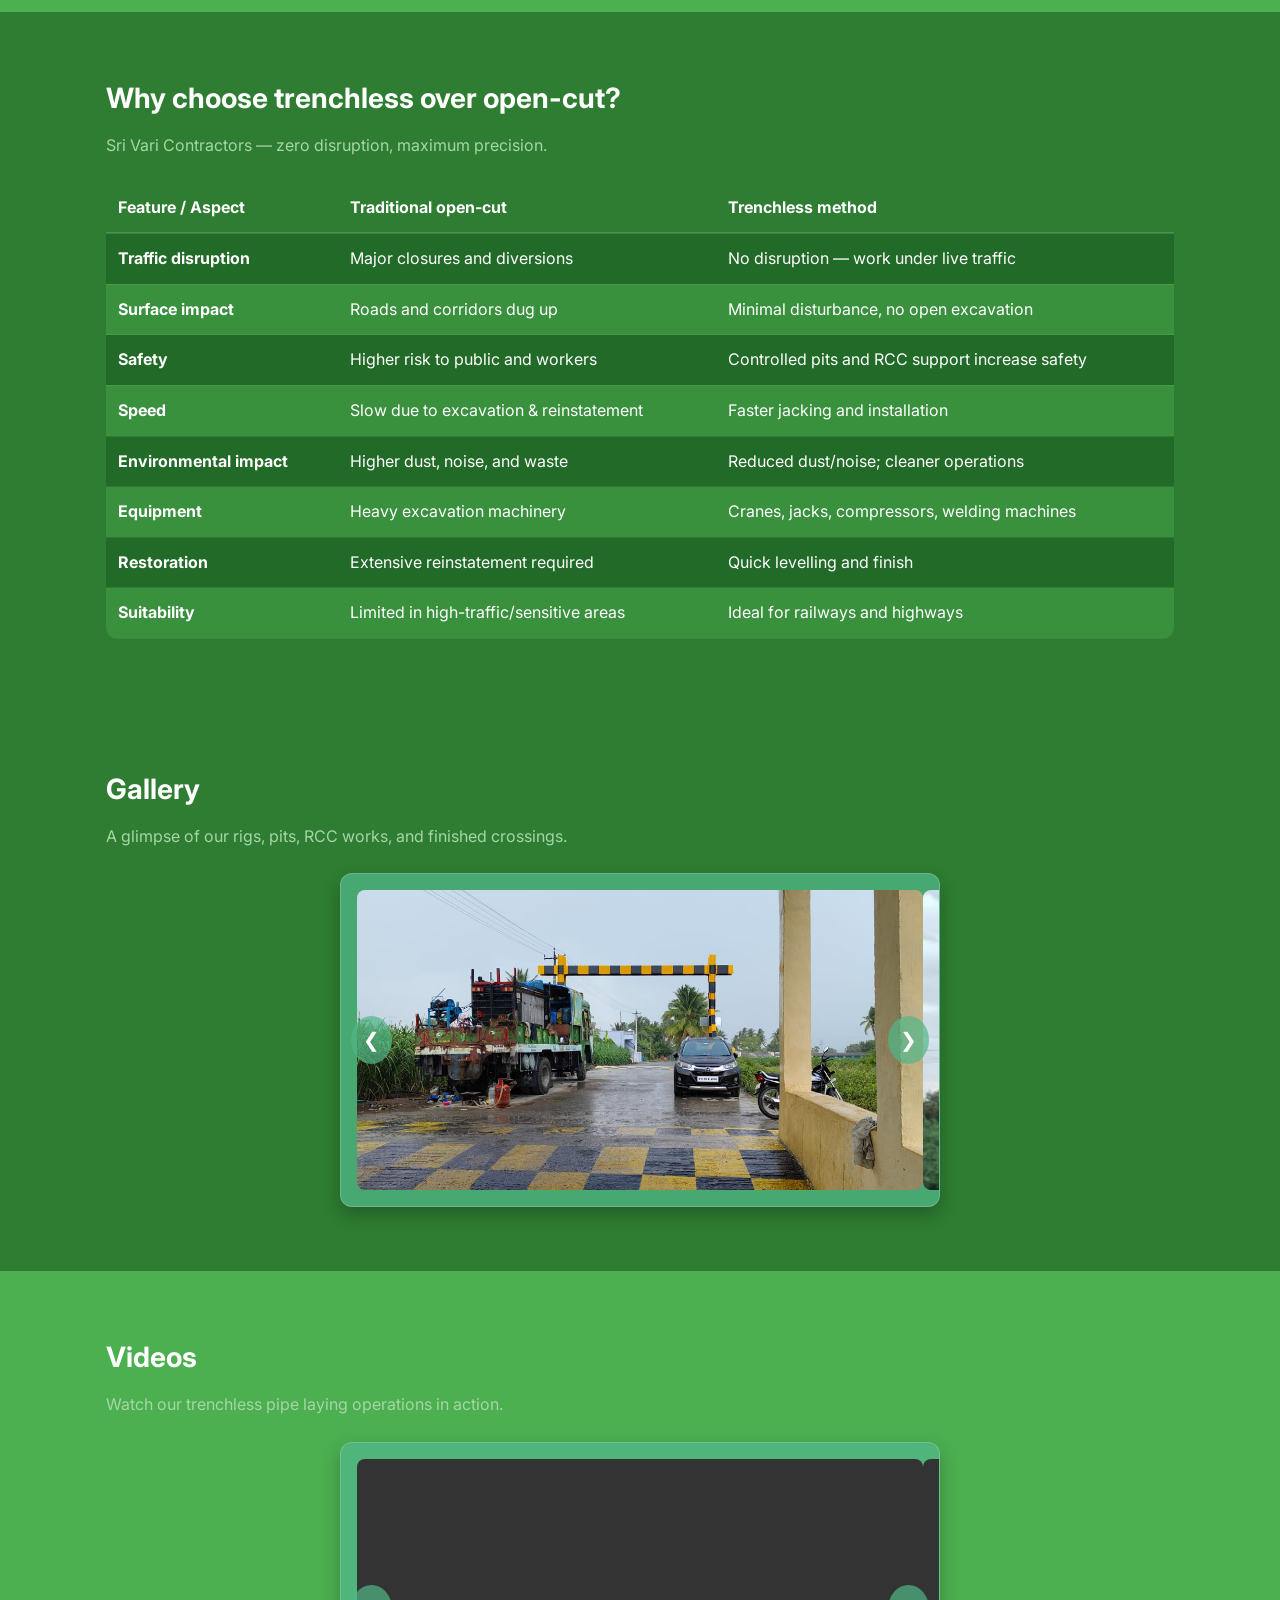
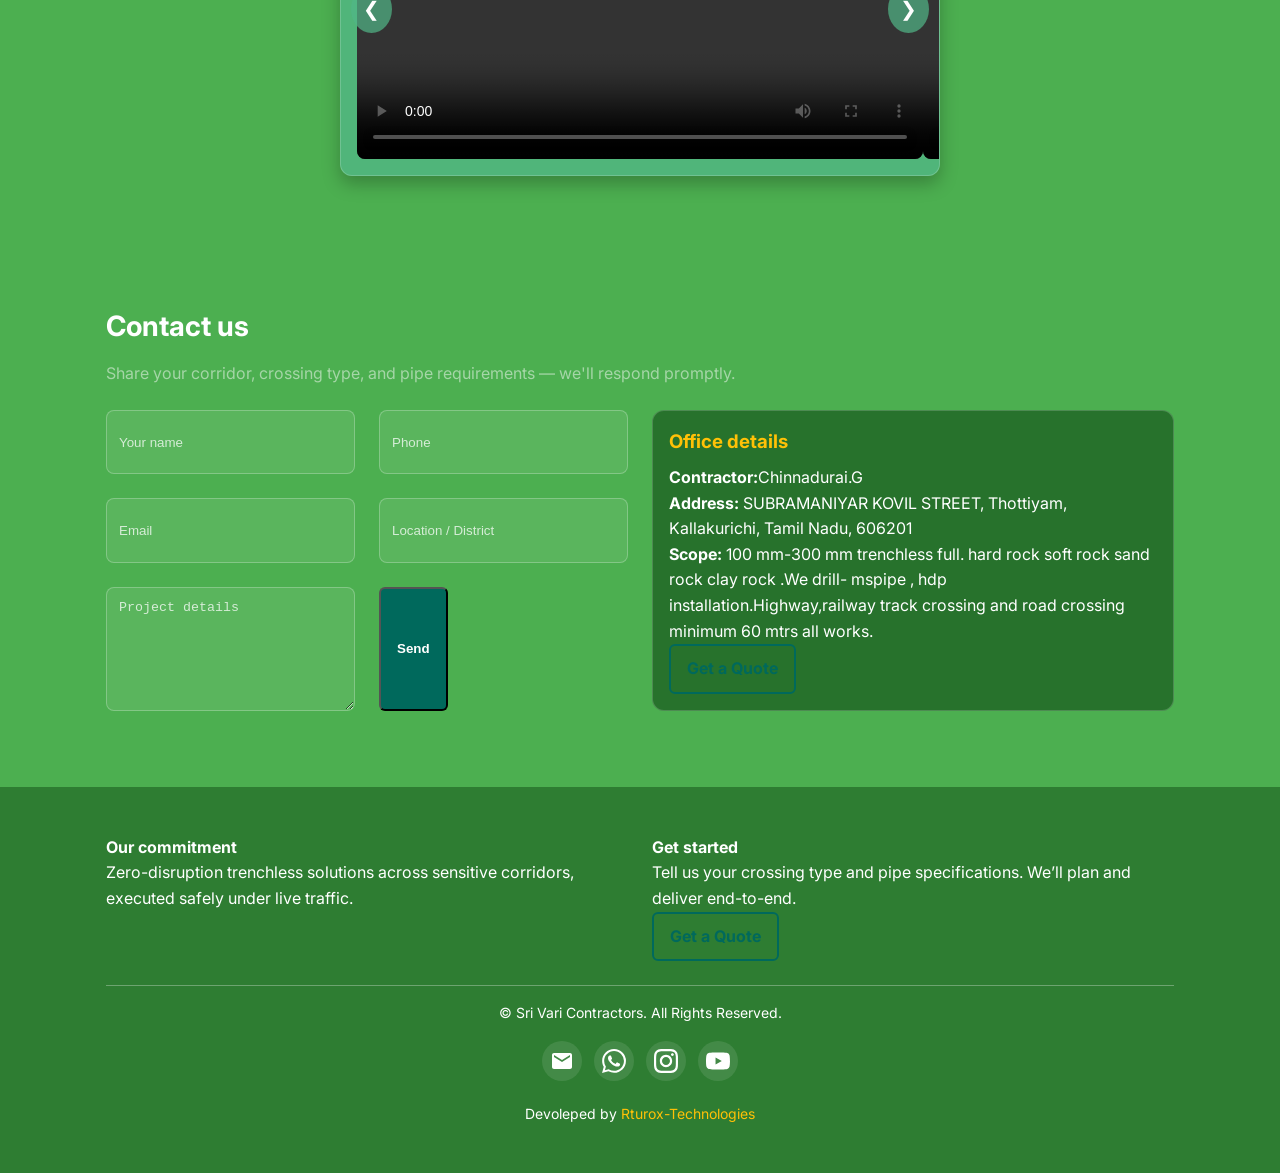
==== commit b8366d54: "sitrmap&robots" ====
--- a/index.html
+++ b/index.html
@@ -17,7 +17,7 @@
       <div class="nav">
         <div class="logo-wrap">
   <a class="logo" href="#home">
-    <img src="Assets/image.png" alt="logo">
+    <img src="Assets/logo.png" alt="logo">
     <span class="logo-type">Sri Vari Contractors</span>
   </a>
 </div>
@@ -36,12 +36,11 @@
   </header>
 
   <!-- Hero -->
-  <section id="home" class="hero fade-in">
+  <section id="home" class="hero fade-in">    
     <div class="container hero-inner">
       <div>
-        <h1 style="color: whitesmoke;">Highway and Railway Roadcrossing</h1>
-        <h3 style="color: #FFC107;">Why dig when you can push?</h3>
-        <h5 style="font-size: smaller;">We specialize in trenchless drilling for 100 mm–300 mm MS casing and HDPE pipe installations, expertly executed across highways, railway track crossings, and roadways with minimum lengths of 60 meters. Our solutions are designed for full ground conditions — hard rock, soft rock, sand rock, and clay rock — ensuring seamless execution without disruption to traffic. Each project is reinforced with RCC thrust walls, safe driving pits, and complete site restoration, delivering durable and reliable crossings with precision engineering.</h5>
+        <h1>Why dig when you can push?</h1>
+        <p>We specialize in trenchless drilling for 100 mm–300 mm MS casing and HDPE pipe installations, expertly executed across highways, railway track crossings, and roadways with minimum lengths of 60 meters. Our solutions are designed for full ground conditions — hard rock, soft rock, sand rock, and clay rock — ensuring seamless execution without disruption to traffic. Each project is reinforced with RCC thrust walls, safe driving pits, and complete site restoration, delivering durable and reliable crossings with precision engineering.</p>
         <div class="cta-row">
           <a class="btn" href="#contact">Get a Quote</a>
           <a class="btn outline" href="#services">View Services</a>
@@ -174,6 +173,7 @@
       <div class="gallery-slider">
         <div class="slides">
           <img src="Assets/IMG-1.jpg" alt="Trenchless pipe laying project">
+          <img src="Assets/IMG-2.jpg" alt="Construction site overview">
           <img src="Assets/IMG-3.jpg" alt="Driving pit with shoring and shuttering">
           <img src="Assets/IMG-4.jpg" alt="Equipment and machinery">
           <img src="Assets/IMG-5.jpg" alt="Pipe installation process">
@@ -183,7 +183,6 @@
           <img src="Assets/IMG-w2.jpg" alt="MS casing pipe lowering by crane">
           <img src="Assets/IMG-w3.jpg" alt="Site restoration and traffic management">
           <img src="Assets/IMG-w4.jpg" alt="SDR/HDPE pipe jointing and alignment">
-          <img src="Assets/n2.jpg" alt="Project work in progress">
           <img src="Assets/IMG-20251125-WA0016.jpg" alt="Project work in progress">
           <img src="Assets/IMG-20251125-WA0024.jpg" alt="Trenchless jacking method">
           <img src="Assets/IMG-20251125-WA0026.jpg" alt="Highway crossing project">
@@ -191,7 +190,6 @@
           <img src="Assets/IMG-20251125-WA0029.jpg" alt="Completed installation">
           <img src="Assets/IMG-20251125-WA0033.jpg" alt="Site safety measures">
           <img src="Assets/IMG-20251125-WA0035.jpg" alt="Final restoration work">
-          <img src="Assets/n1.jpg" alt="Final restoration work">
         </div>
         <button class="prev" aria-label="Previous slide">&#10094;</button>
         <button class="next" aria-label="Next slide">&#10095;</button>
@@ -211,15 +209,11 @@
             Your browser does not support the video tag.
           </video>
           <video controls>
-            <source src="Assets/v1.mp4" type="video/mp4">
+            <source src="Assets/Video-3.mp4" type="video/mp4">
             Your browser does not support the video tag.
           </video>
           <video controls>
-            <source src="Assets/v2.mp4" type="video/mp4">
-            Your browser does not support the video tag.
-          </video>
-           <video controls>
-            <source src="Assets/v4.mp4" type="video/mp4">
+            <source src="Assets/Video-4.mp4" type="video/mp4">
             Your browser does not support the video tag.
           </video>
         </div>
@@ -320,12 +314,12 @@
 
   <!-- Floating Contact Icons -->
   <div class="floating-icons">
-    <a href="tel:+919500280042" class="float-icon call-icon" aria-label="Call us">
+    <a href="tel:+918088880042" class="float-icon call-icon" aria-label="Call us">
       <svg width="24" height="24" viewBox="0 0 24 24" fill="currentColor">
         <path d="M6.62 10.79c1.44 2.83 3.76 5.14 6.59 6.59l2.2-2.2c.27-.27.67-.36 1.02-.24 1.12.37 2.33.57 3.57.57.55 0 1 .45 1 1V20c0 .55-.45 1-1 1-9.39 0-17-7.61-17-17 0-.55.45-1 1-1h3.5c.55 0 1 .45 1 1 0 1.25.2 2.45.57 3.57.11.35.03.74-.25 1.02l-2.2 2.2z"/>
       </svg>
     </a>
-    <a href="https://wa.me/919500280042" class="float-icon whatsapp-icon" target="_blank" aria-label="WhatsApp">
+    <a href="https://wa.me/918088880042" class="float-icon whatsapp-icon" target="_blank" aria-label="WhatsApp">
       <svg width="24" height="24" viewBox="0 0 24 24" fill="currentColor">
         <path d="M17.472 14.382c-.297-.149-1.758-.867-2.03-.967-.273-.099-.471-.148-.67.15-.197.297-.767.966-.94 1.164-.173.199-.347.223-.644.075-.297-.15-1.255-.463-2.39-1.475-.883-.788-1.48-1.761-1.653-2.059-.173-.297-.018-.458.13-.606.134-.133.298-.347.446-.52.149-.174.198-.298.298-.497.099-.198.05-.371-.025-.52-.075-.149-.669-1.612-.916-2.207-.242-.579-.487-.5-.669-.51-.173-.008-.371-.01-.57-.01-.198 0-.52.074-.792.372-.272.297-1.04 1.016-1.04 2.479 0 1.462 1.065 2.875 1.213 3.074.149.198 2.096 3.2 5.077 4.487.709.306 1.262.489 1.694.625.712.227 1.36.195 1.871.118.571-.085 1.758-.719 2.006-1.413.248-.694.248-1.289.173-1.413-.074-.124-.272-.198-.57-.347m-5.421 7.403h-.004a9.87 9.87 0 01-5.031-1.378l-.361-.214-3.741.982.998-3.648-.235-.374a9.86 9.86 0 01-1.51-5.26c.001-5.45 4.436-9.884 9.888-9.884 2.64 0 5.122 1.03 6.988 2.898a9.825 9.825 0 012.893 6.994c-.003 5.45-4.437 9.884-9.885 9.884m8.413-18.297A11.815 11.815 0 0012.05 0C5.495 0 .16 5.335.157 11.892c0 2.096.547 4.142 1.588 5.945L.057 24l6.305-1.654a11.882 11.882 0 005.683 1.448h.005c6.554 0 11.890-5.335 11.893-11.893A11.821 11.821 0 0020.465 3.488"/>
       </svg>
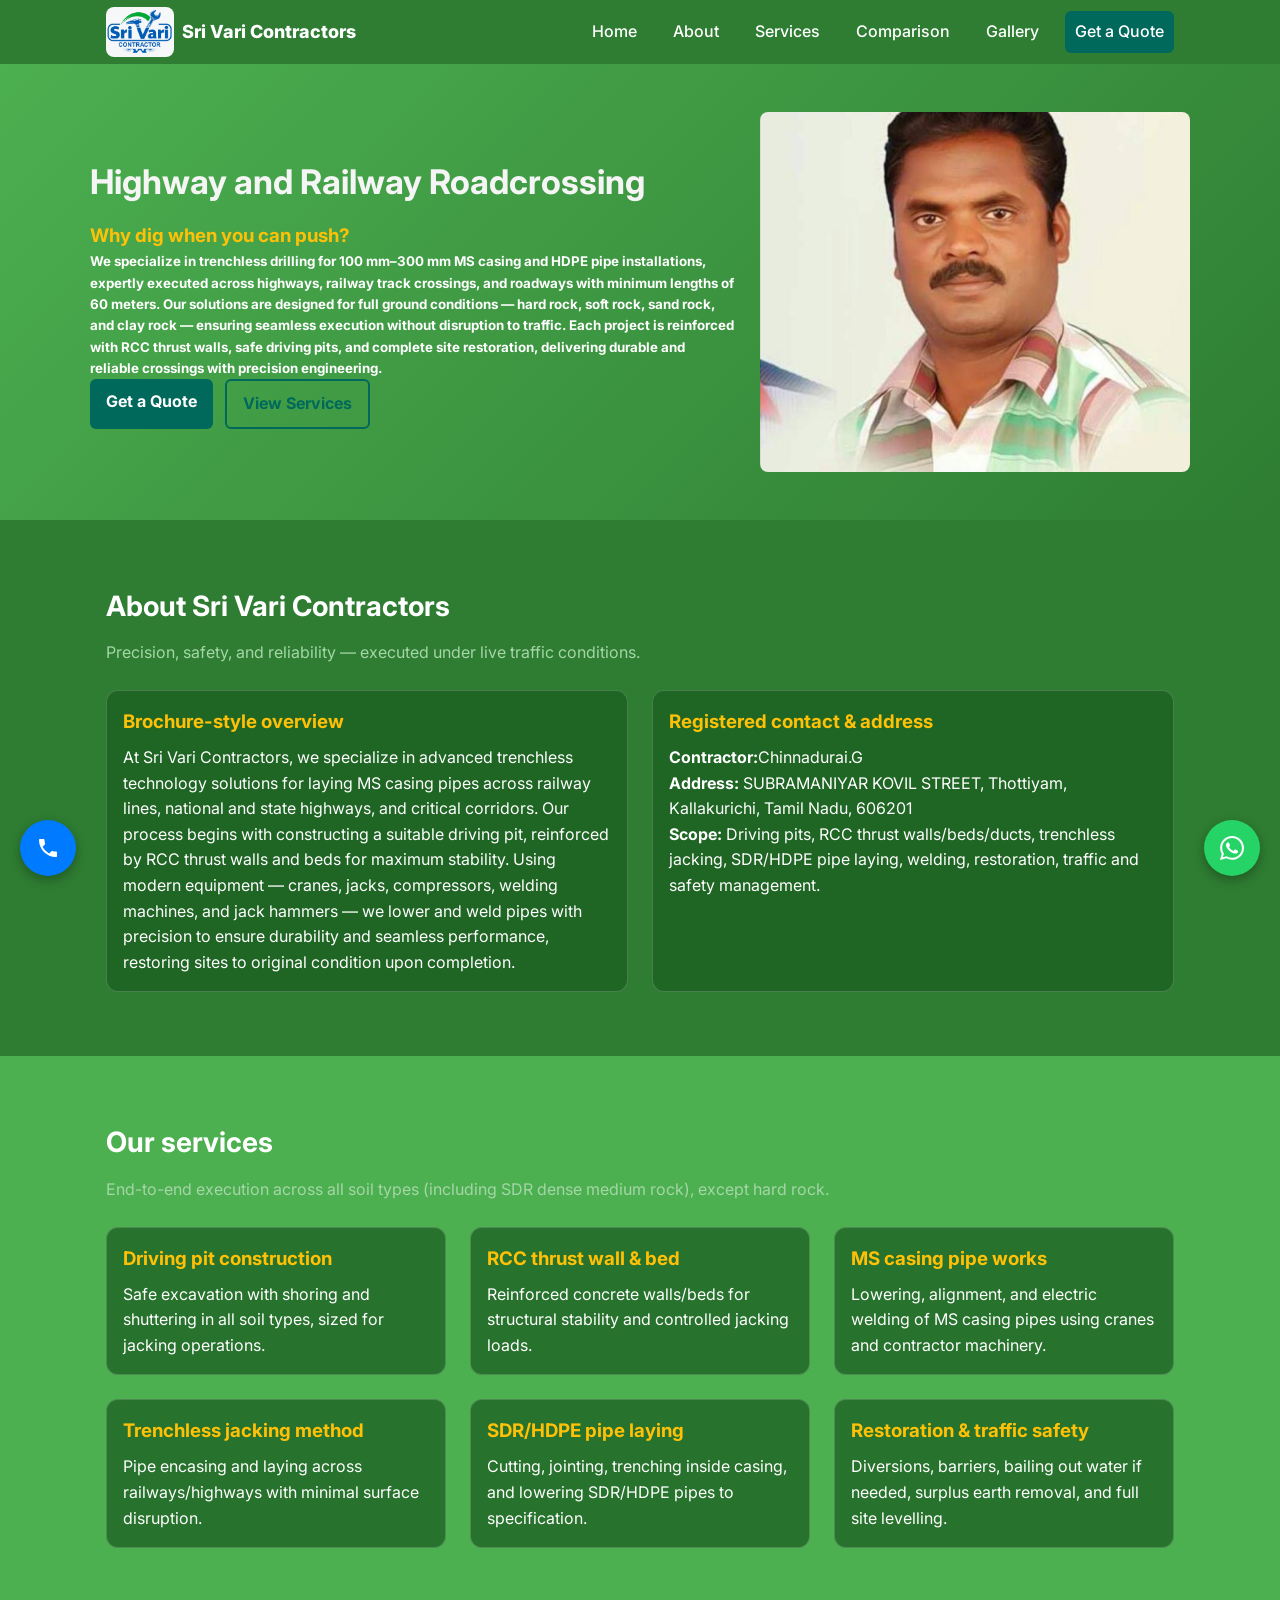
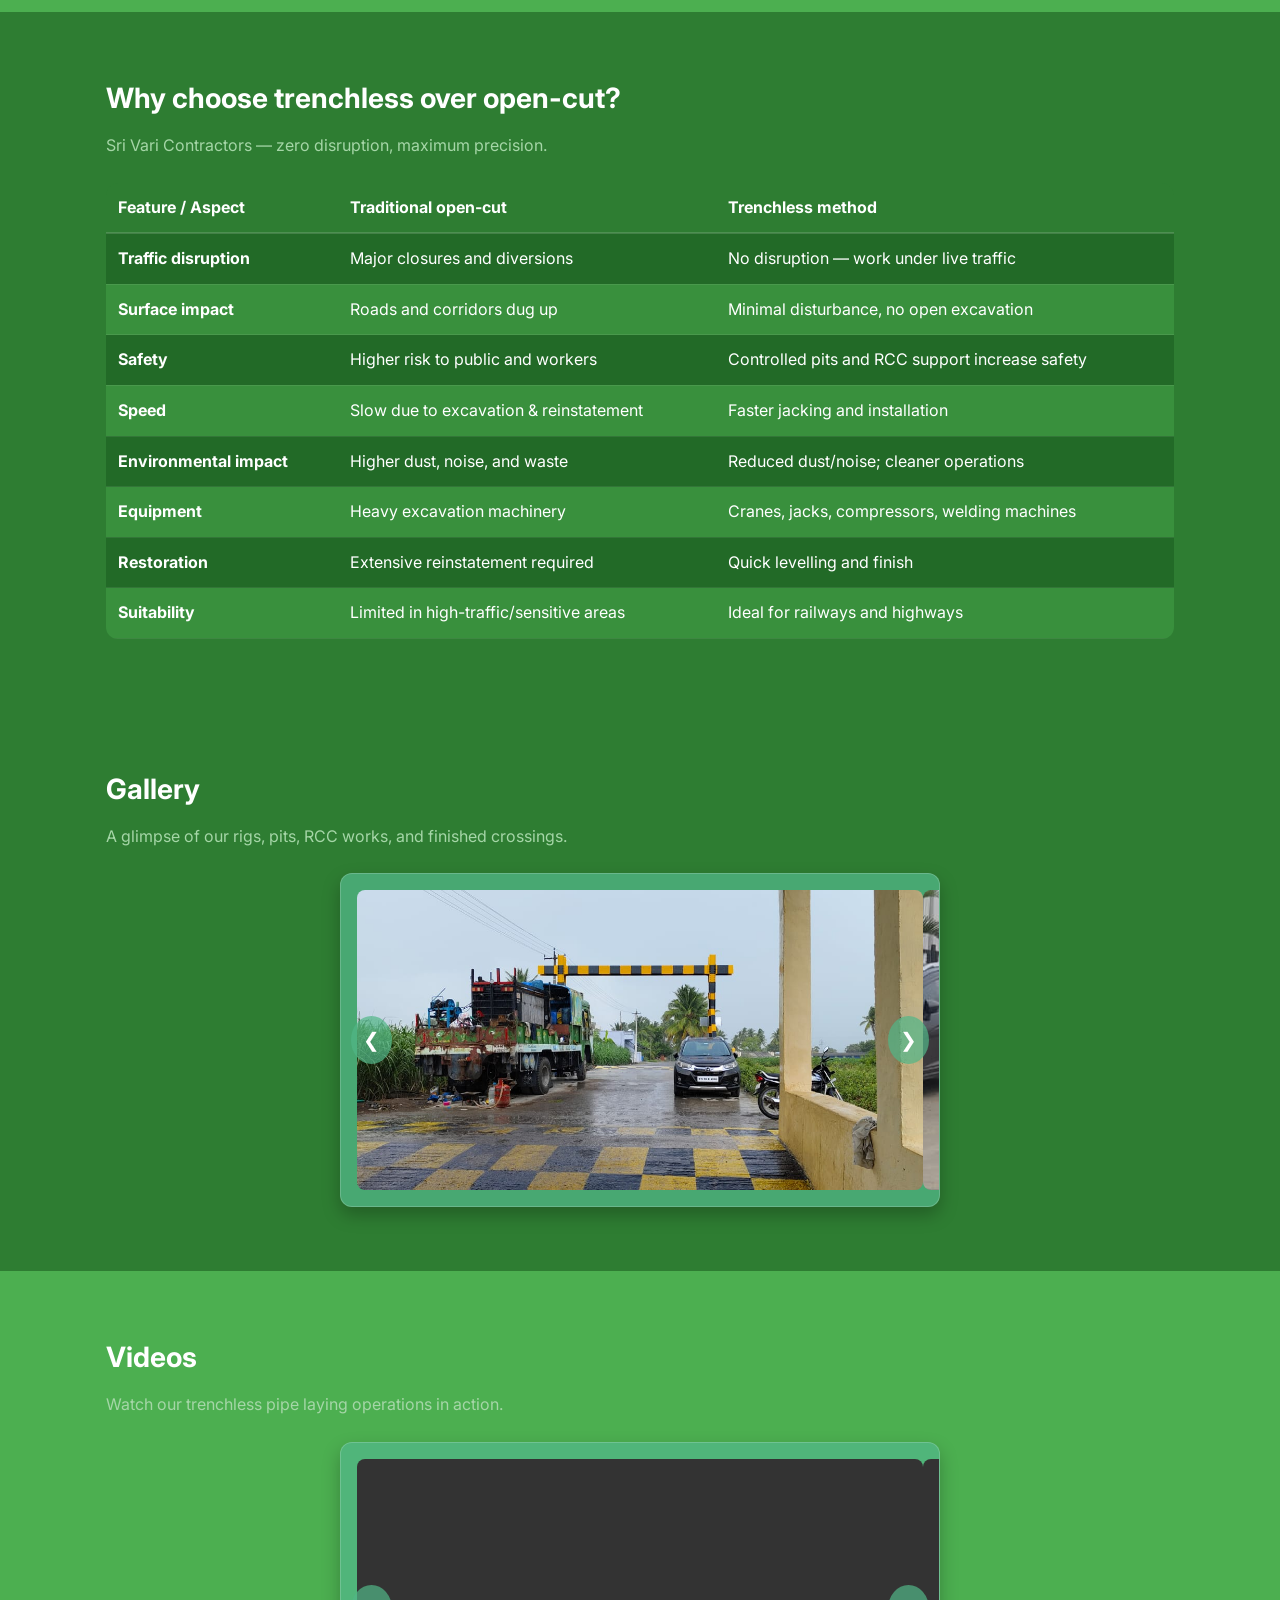
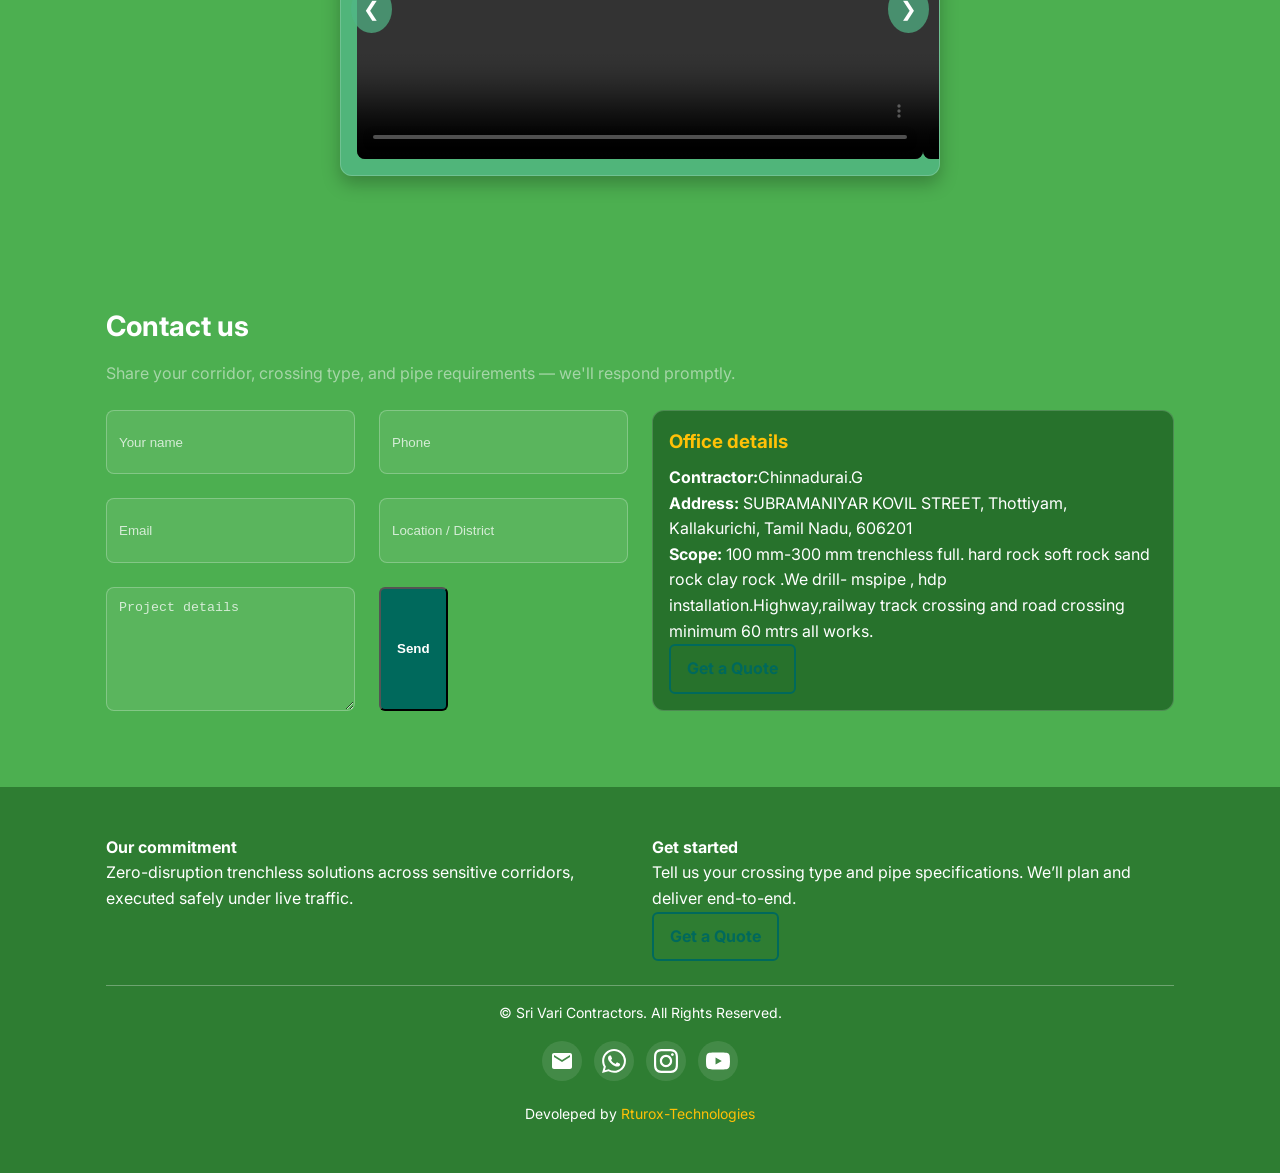
==== commit 8fce87c8: "Merge branch 'main' of https://github.com/ParthaV30/Srivari-Contractors" ====
--- a/index.html
+++ b/index.html
@@ -17,7 +17,7 @@
       <div class="nav">
         <div class="logo-wrap">
   <a class="logo" href="#home">
-    <img src="Assets/logo.png" alt="logo">
+    <img src="Assets/image.png" alt="logo">
     <span class="logo-type">Sri Vari Contractors</span>
   </a>
 </div>
@@ -39,8 +39,9 @@
   <section id="home" class="hero fade-in">    
     <div class="container hero-inner">
       <div>
-        <h1>Why dig when you can push?</h1>
-        <p>We specialize in trenchless drilling for 100 mm–300 mm MS casing and HDPE pipe installations, expertly executed across highways, railway track crossings, and roadways with minimum lengths of 60 meters. Our solutions are designed for full ground conditions — hard rock, soft rock, sand rock, and clay rock — ensuring seamless execution without disruption to traffic. Each project is reinforced with RCC thrust walls, safe driving pits, and complete site restoration, delivering durable and reliable crossings with precision engineering.</p>
+        <h1 style="color: whitesmoke;">Highway and Railway Roadcrossing</h1>
+        <h3 style="color: #FFC107;">Why dig when you can push?</h3>
+        <h5 style="font-size: smaller;">We specialize in trenchless drilling for 100 mm–300 mm MS casing and HDPE pipe installations, expertly executed across highways, railway track crossings, and roadways with minimum lengths of 60 meters. Our solutions are designed for full ground conditions — hard rock, soft rock, sand rock, and clay rock — ensuring seamless execution without disruption to traffic. Each project is reinforced with RCC thrust walls, safe driving pits, and complete site restoration, delivering durable and reliable crossings with precision engineering.</h5>
         <div class="cta-row">
           <a class="btn" href="#contact">Get a Quote</a>
           <a class="btn outline" href="#services">View Services</a>
@@ -173,7 +174,6 @@
       <div class="gallery-slider">
         <div class="slides">
           <img src="Assets/IMG-1.jpg" alt="Trenchless pipe laying project">
-          <img src="Assets/IMG-2.jpg" alt="Construction site overview">
           <img src="Assets/IMG-3.jpg" alt="Driving pit with shoring and shuttering">
           <img src="Assets/IMG-4.jpg" alt="Equipment and machinery">
           <img src="Assets/IMG-5.jpg" alt="Pipe installation process">
@@ -183,6 +183,7 @@
           <img src="Assets/IMG-w2.jpg" alt="MS casing pipe lowering by crane">
           <img src="Assets/IMG-w3.jpg" alt="Site restoration and traffic management">
           <img src="Assets/IMG-w4.jpg" alt="SDR/HDPE pipe jointing and alignment">
+          <img src="Assets/n2.jpg" alt="Project work in progress">
           <img src="Assets/IMG-20251125-WA0016.jpg" alt="Project work in progress">
           <img src="Assets/IMG-20251125-WA0024.jpg" alt="Trenchless jacking method">
           <img src="Assets/IMG-20251125-WA0026.jpg" alt="Highway crossing project">
@@ -190,6 +191,7 @@
           <img src="Assets/IMG-20251125-WA0029.jpg" alt="Completed installation">
           <img src="Assets/IMG-20251125-WA0033.jpg" alt="Site safety measures">
           <img src="Assets/IMG-20251125-WA0035.jpg" alt="Final restoration work">
+          <img src="Assets/n1.jpg" alt="Final restoration work">
         </div>
         <button class="prev" aria-label="Previous slide">&#10094;</button>
         <button class="next" aria-label="Next slide">&#10095;</button>
@@ -209,11 +211,15 @@
             Your browser does not support the video tag.
           </video>
           <video controls>
-            <source src="Assets/Video-3.mp4" type="video/mp4">
+            <source src="Assets/v1.mp4" type="video/mp4">
             Your browser does not support the video tag.
           </video>
           <video controls>
-            <source src="Assets/Video-4.mp4" type="video/mp4">
+            <source src="Assets/v2.mp4" type="video/mp4">
+            Your browser does not support the video tag.
+          </video>
+           <video controls>
+            <source src="Assets/v4.mp4" type="video/mp4">
             Your browser does not support the video tag.
           </video>
         </div>
@@ -314,12 +320,12 @@
 
   <!-- Floating Contact Icons -->
   <div class="floating-icons">
-    <a href="tel:+918088880042" class="float-icon call-icon" aria-label="Call us">
+    <a href="tel:+919500280042" class="float-icon call-icon" aria-label="Call us">
       <svg width="24" height="24" viewBox="0 0 24 24" fill="currentColor">
         <path d="M6.62 10.79c1.44 2.83 3.76 5.14 6.59 6.59l2.2-2.2c.27-.27.67-.36 1.02-.24 1.12.37 2.33.57 3.57.57.55 0 1 .45 1 1V20c0 .55-.45 1-1 1-9.39 0-17-7.61-17-17 0-.55.45-1 1-1h3.5c.55 0 1 .45 1 1 0 1.25.2 2.45.57 3.57.11.35.03.74-.25 1.02l-2.2 2.2z"/>
       </svg>
     </a>
-    <a href="https://wa.me/918088880042" class="float-icon whatsapp-icon" target="_blank" aria-label="WhatsApp">
+    <a href="https://wa.me/919500280042" class="float-icon whatsapp-icon" target="_blank" aria-label="WhatsApp">
       <svg width="24" height="24" viewBox="0 0 24 24" fill="currentColor">
         <path d="M17.472 14.382c-.297-.149-1.758-.867-2.03-.967-.273-.099-.471-.148-.67.15-.197.297-.767.966-.94 1.164-.173.199-.347.223-.644.075-.297-.15-1.255-.463-2.39-1.475-.883-.788-1.48-1.761-1.653-2.059-.173-.297-.018-.458.13-.606.134-.133.298-.347.446-.52.149-.174.198-.298.298-.497.099-.198.05-.371-.025-.52-.075-.149-.669-1.612-.916-2.207-.242-.579-.487-.5-.669-.51-.173-.008-.371-.01-.57-.01-.198 0-.52.074-.792.372-.272.297-1.04 1.016-1.04 2.479 0 1.462 1.065 2.875 1.213 3.074.149.198 2.096 3.2 5.077 4.487.709.306 1.262.489 1.694.625.712.227 1.36.195 1.871.118.571-.085 1.758-.719 2.006-1.413.248-.694.248-1.289.173-1.413-.074-.124-.272-.198-.57-.347m-5.421 7.403h-.004a9.87 9.87 0 01-5.031-1.378l-.361-.214-3.741.982.998-3.648-.235-.374a9.86 9.86 0 01-1.51-5.26c.001-5.45 4.436-9.884 9.888-9.884 2.64 0 5.122 1.03 6.988 2.898a9.825 9.825 0 012.893 6.994c-.003 5.45-4.437 9.884-9.885 9.884m8.413-18.297A11.815 11.815 0 0012.05 0C5.495 0 .16 5.335.157 11.892c0 2.096.547 4.142 1.588 5.945L.057 24l6.305-1.654a11.882 11.882 0 005.683 1.448h.005c6.554 0 11.890-5.335 11.893-11.893A11.821 11.821 0 0020.465 3.488"/>
       </svg>
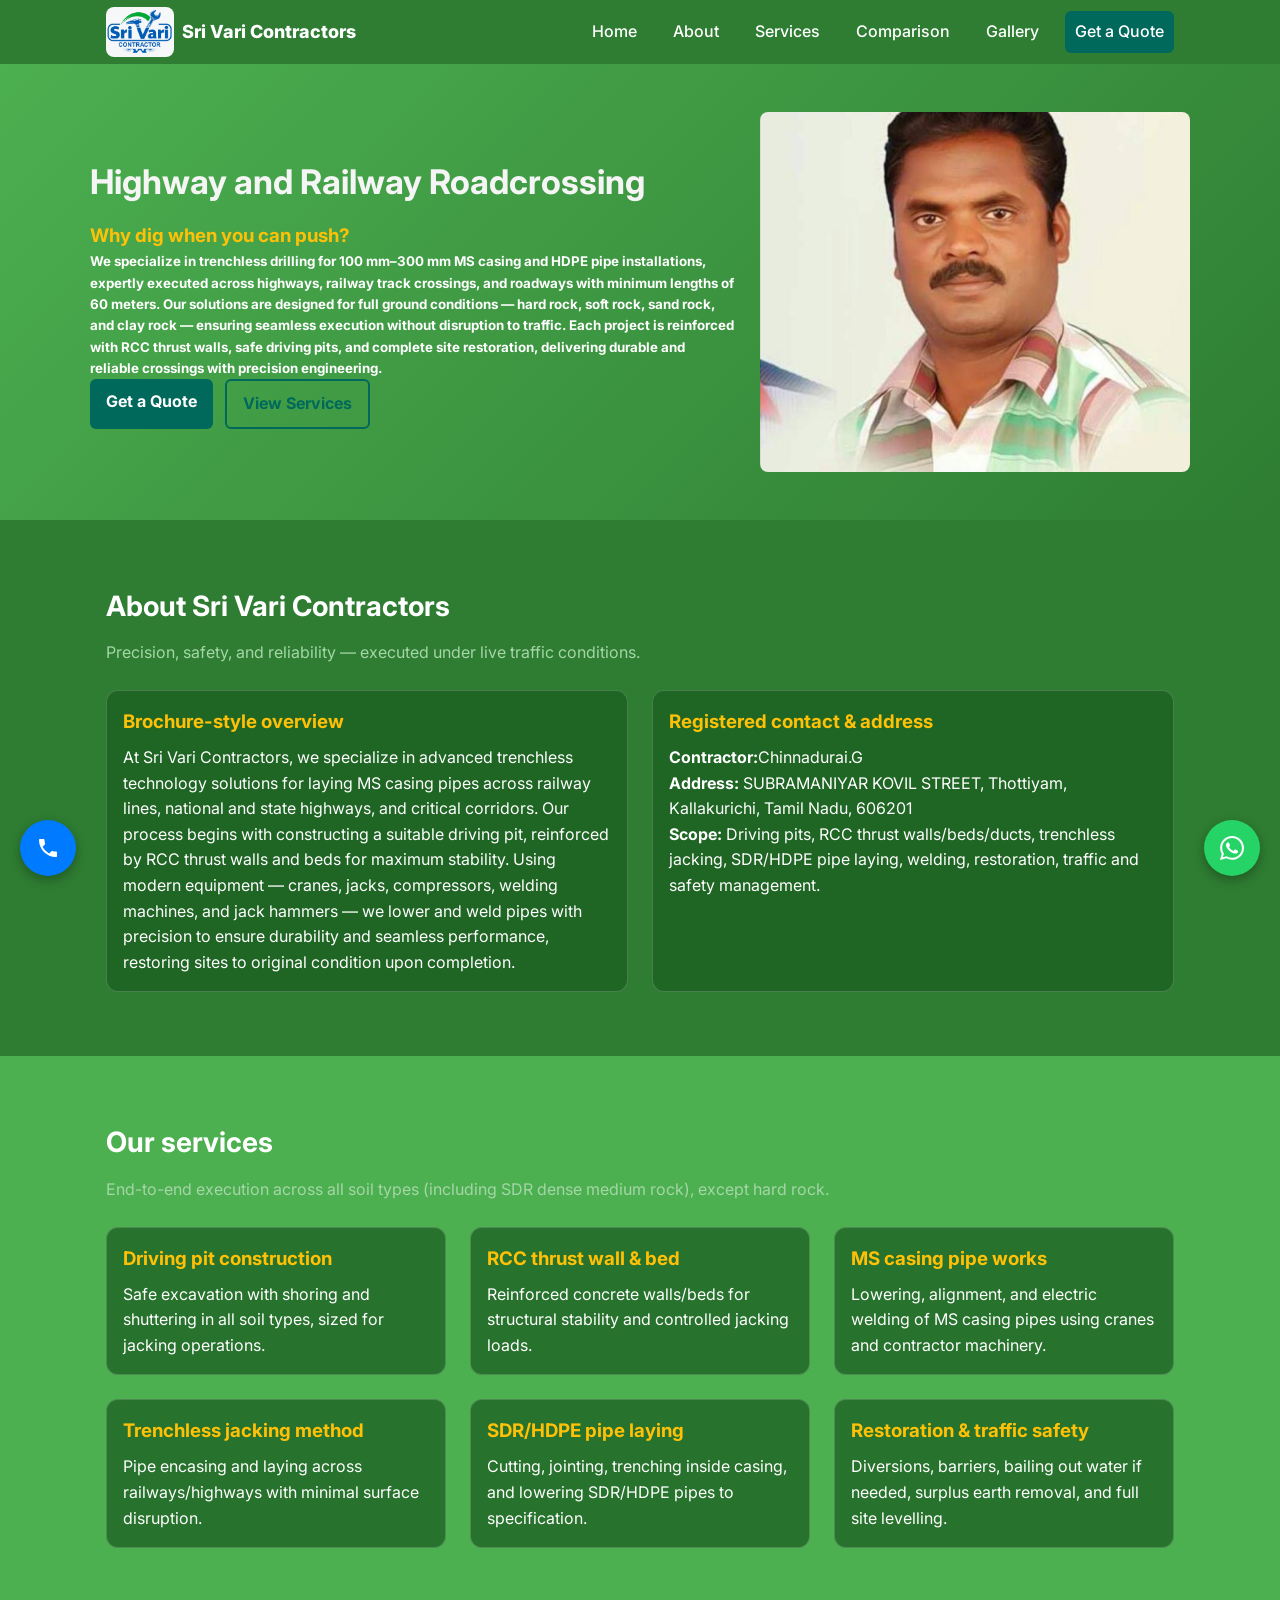
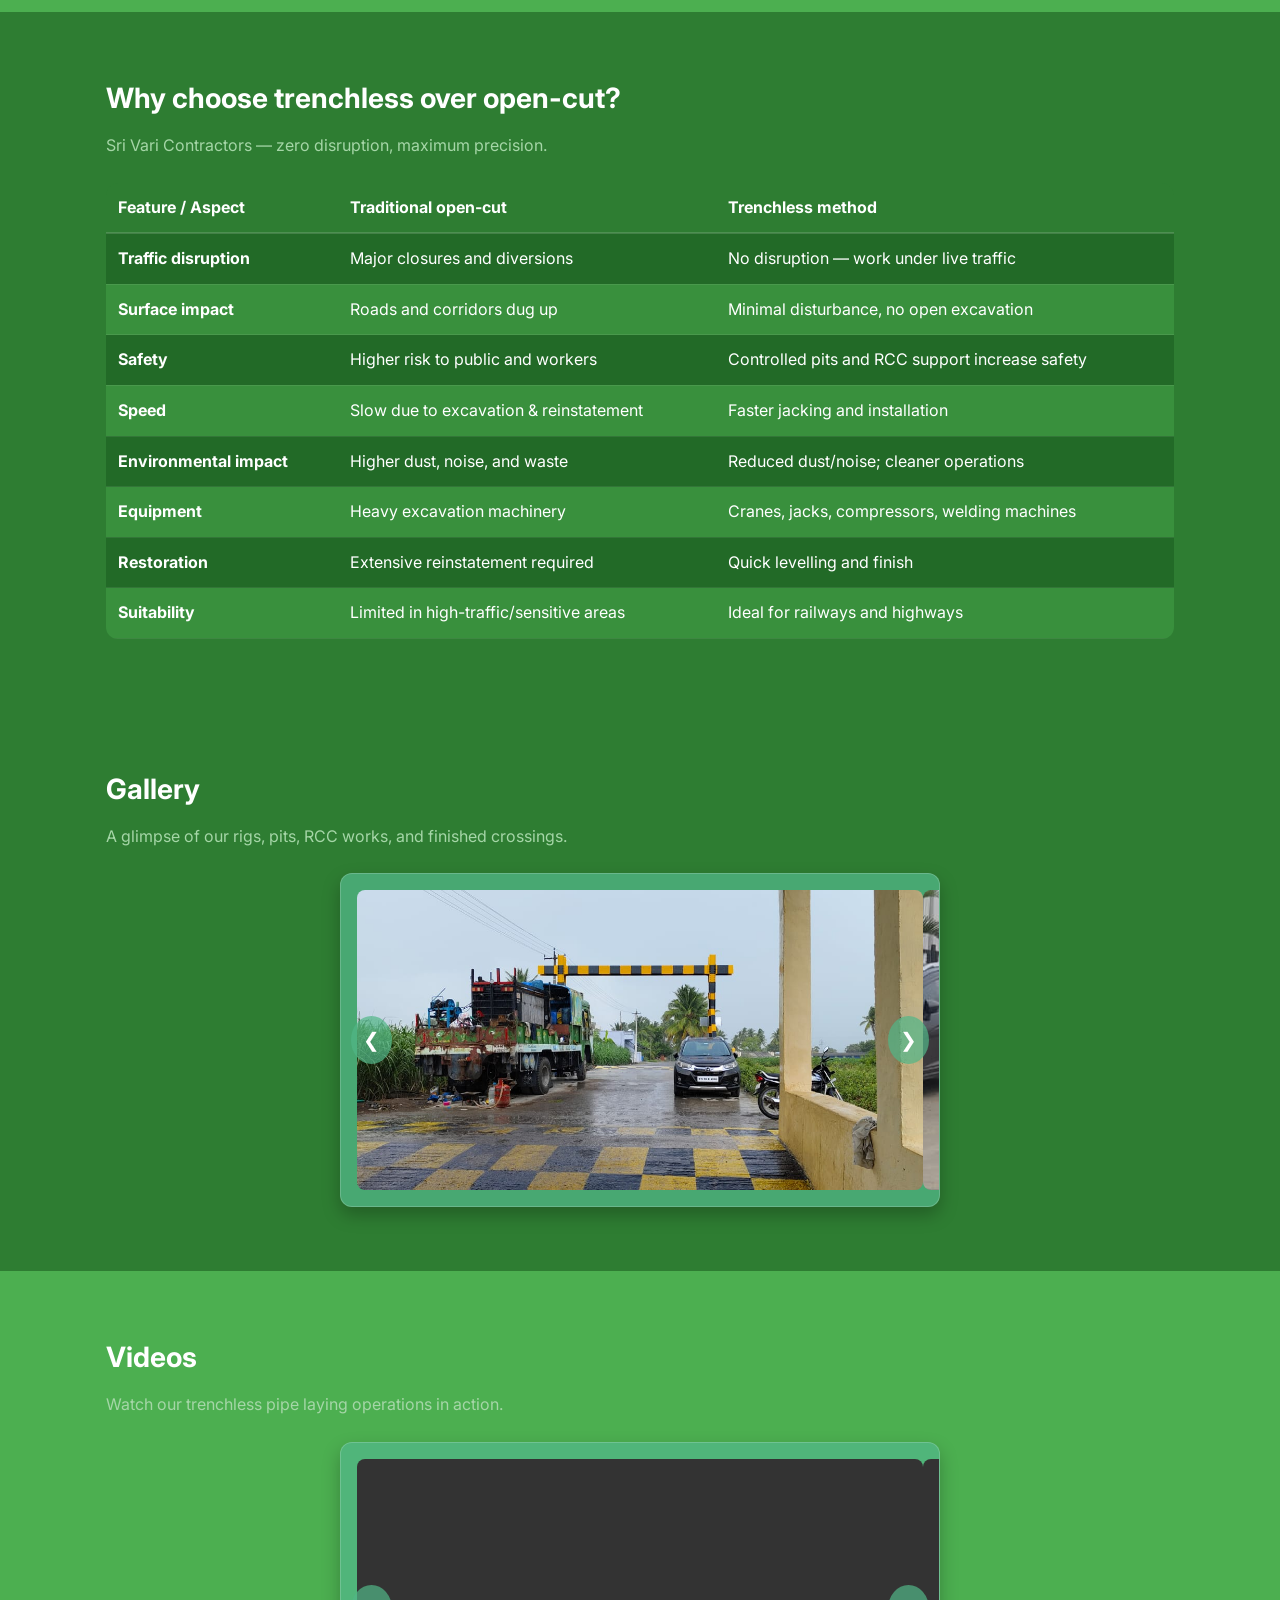
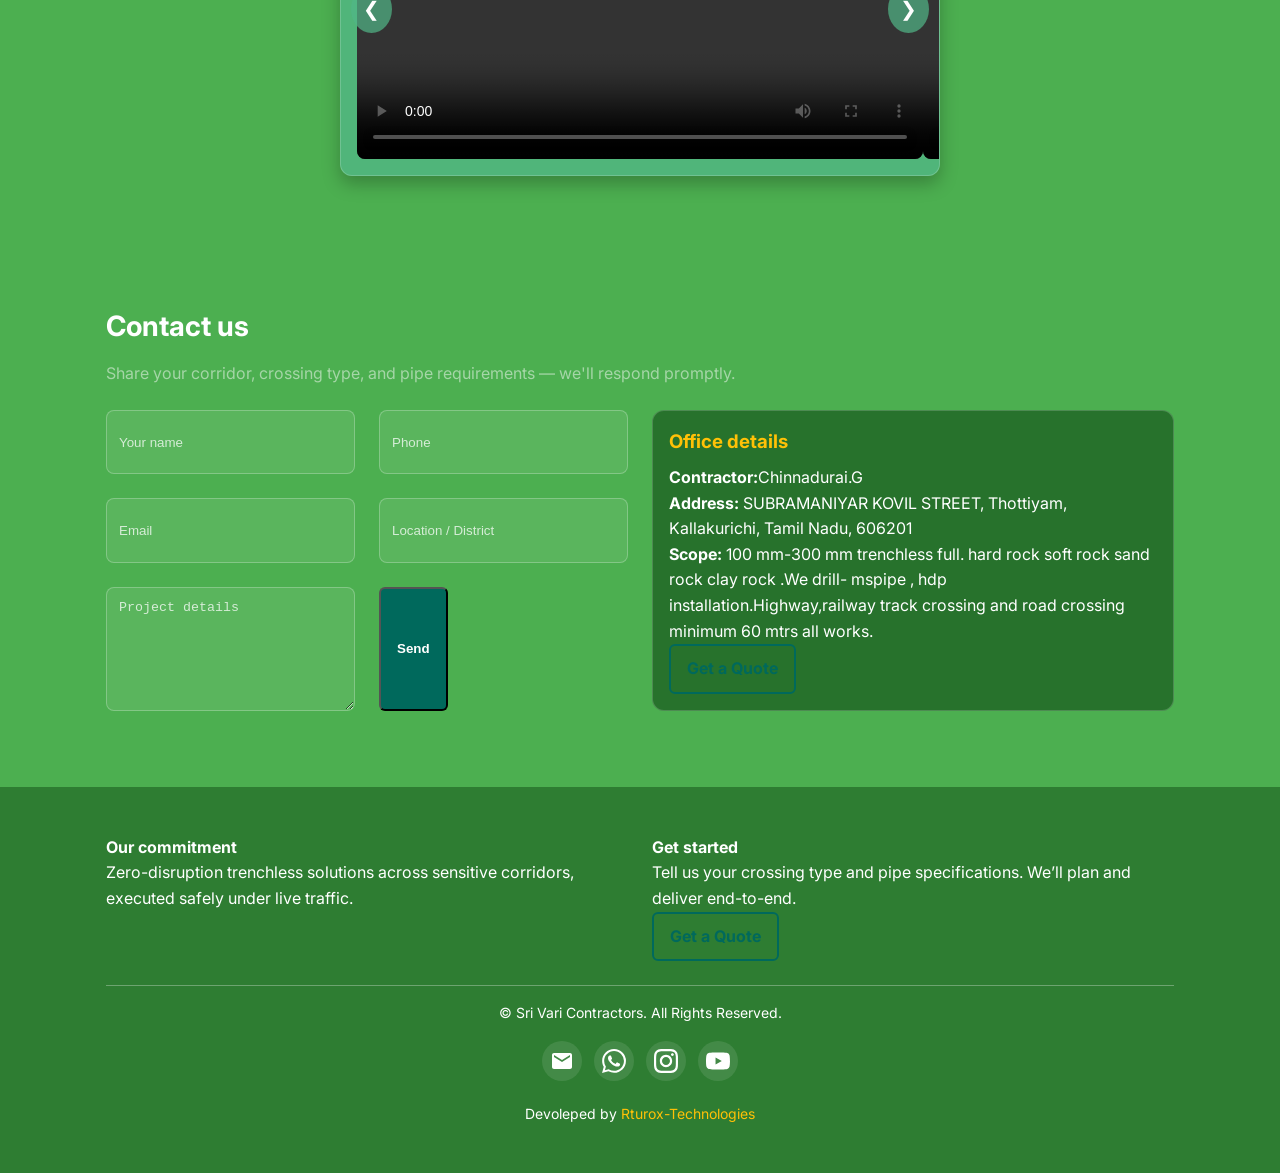
==== commit dd37ff3f: "gmddd" ====
--- a/index.html
+++ b/index.html
@@ -10,7 +10,7 @@
   <link rel="stylesheet" href="style.css">
 </head>
 <body>
-
+<meta name="google-site-verification" content="YmqZUNayiNWajYZhZM0WcTxsKZnyAP0MfNGMaAfZRDo" />
   <!-- Header -->
   <header class="site-header">
     <div class="container">
